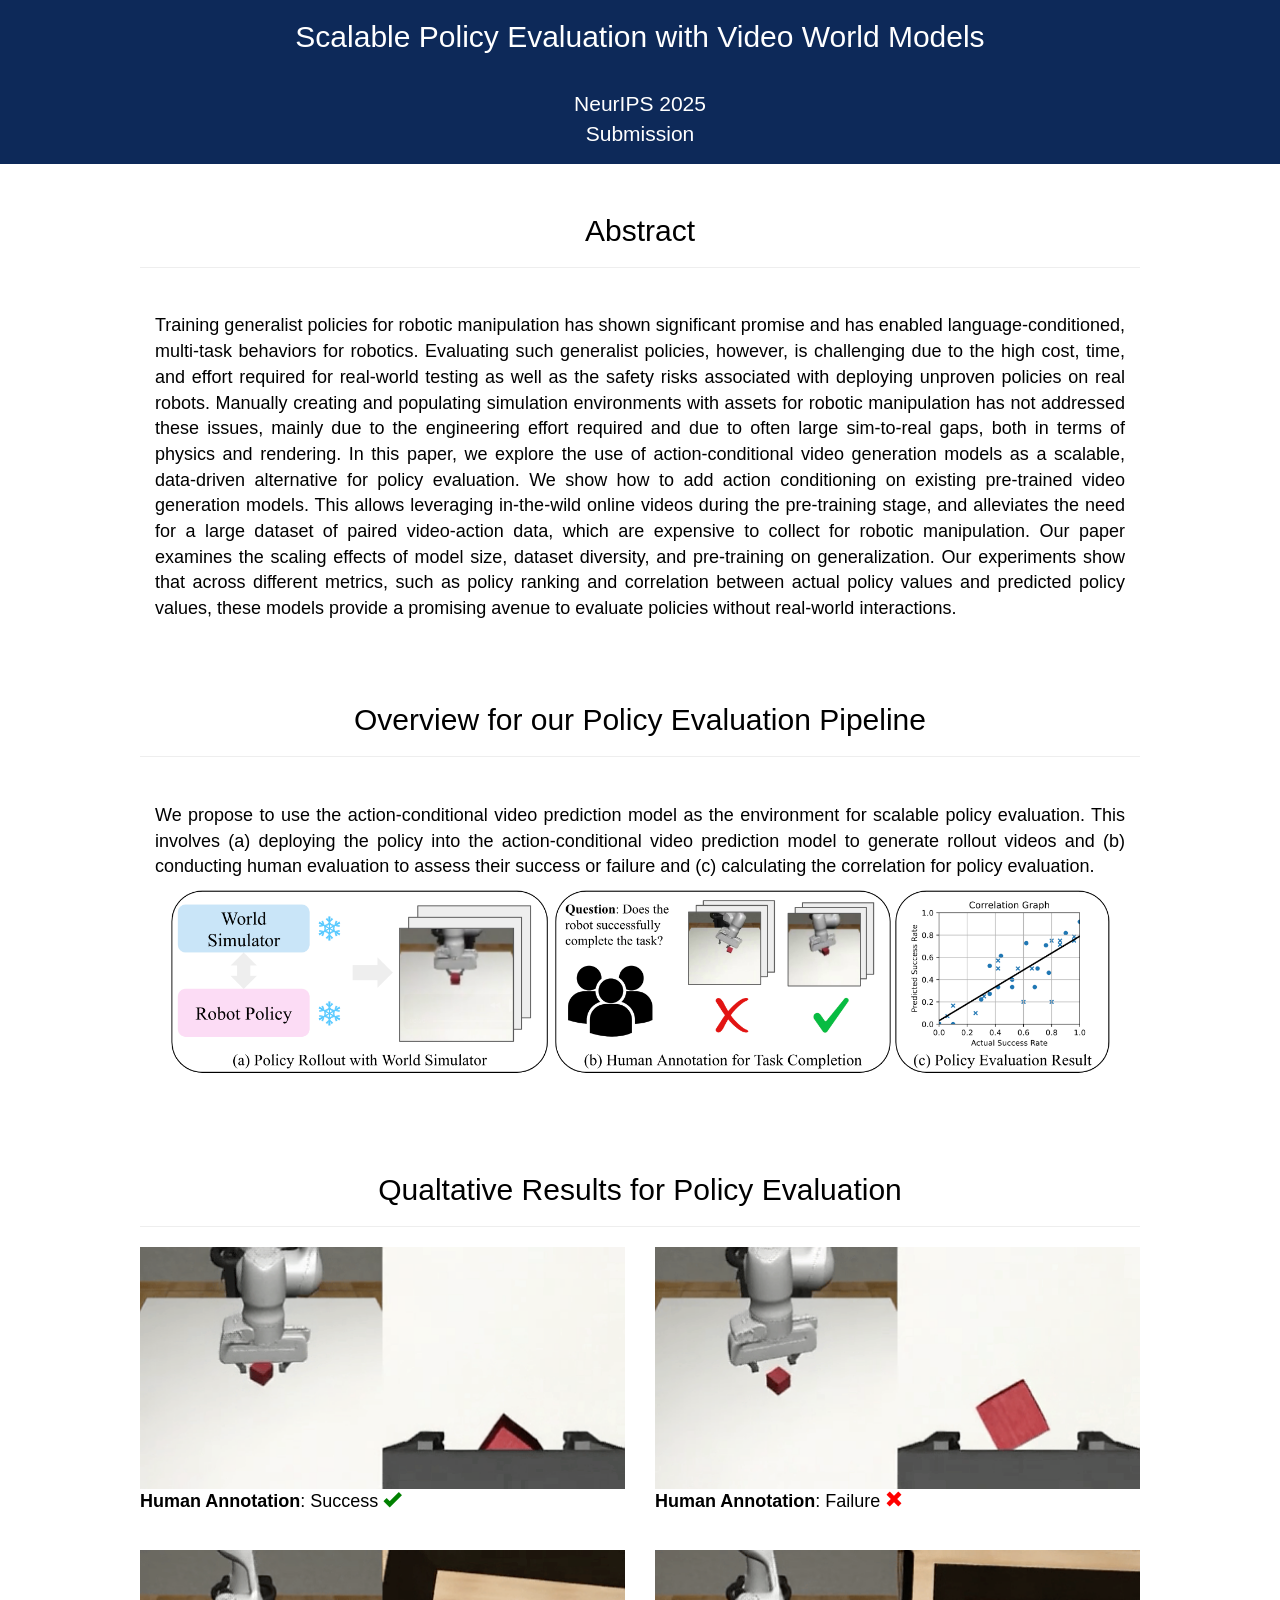
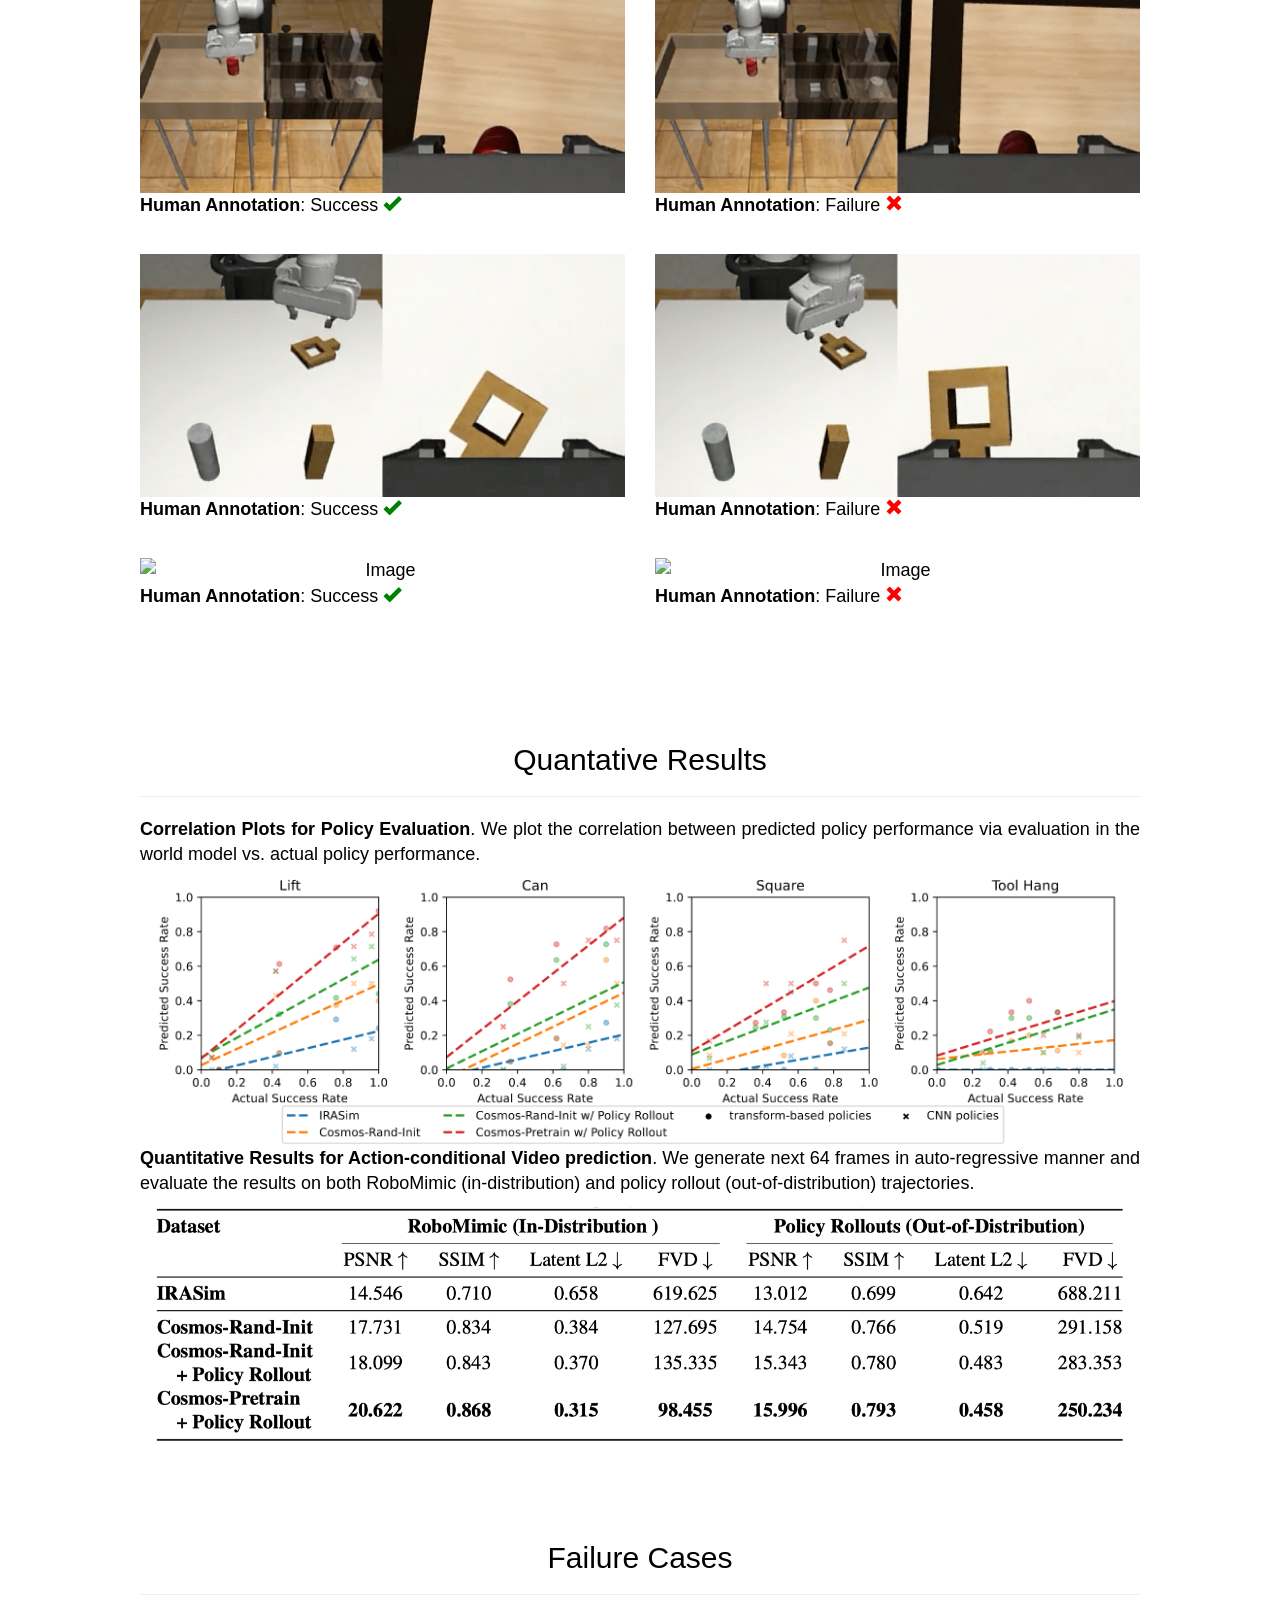
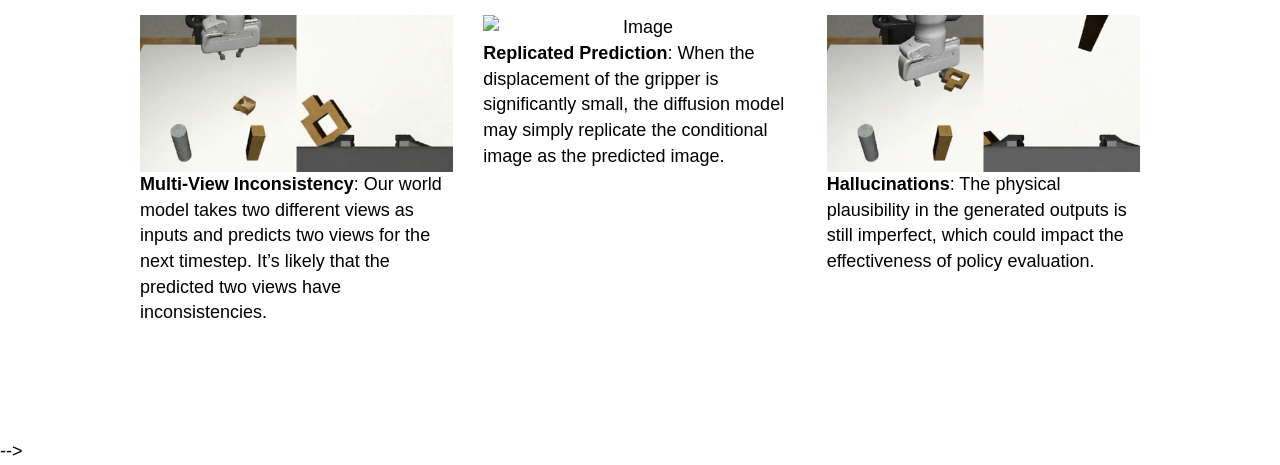
==== index.html @ d00653b9 "Update index.html" ====
<!DOCTYPE html>
<html lang="en">

<head>
    <!-- Global site tag (gtag.js) - Google Analytics -->
    <script async src="https://www.googletagmanager.com/gtag/js?id=G-P8YEESN55E"></script>
    <script>
        window.dataLayer = window.dataLayer || [];

        function gtag() {
            dataLayer.push(arguments);
        }
        gtag('js', new Date());

        gtag('config', 'G-P8YEESN55E');
    </script>

    <link rel="shortcut icon" href="./favicon.ico">
    <meta name="description"
        content="Scalable Policy Evaluation with Video World Models">
    <meta name="keywords"
        content="policy evaluation, diffusion models, video prediction, robot manipulation, reinforcement learning">
    <title>Policy Evaluation with Video Prediction Model</title>
    <meta charset="utf-8">
    <meta name="viewport" content="width=device-width, initial-scale=1">
    <link rel="stylesheet" href="https://maxcdn.bootstrapcdn.com/bootstrap/3.4.1/css/bootstrap.min.css">
    <script src="https://ajax.googleapis.com/ajax/libs/jquery/3.5.1/jquery.min.js"></script>
    <script src="https://maxcdn.bootstrapcdn.com/bootstrap/3.4.1/js/bootstrap.min.js"></script>
    <style>
        /* Remove the navbar's default margin-bottom and rounded borders */

        .navbar {
            margin-bottom: 0;
            border-radius: 0;
        }

        /* Add a gray background color and some padding to the footer */

        footer {
            background-color: #f2f2f2;
            padding: 25px;
        }
    </style>
    <link rel="stylesheet" href="./font.css">
    <link rel="stylesheet" href="./main.css">
</head>

<body>

    <div class="jumbotron">
        <div class="container text-center">
            <!-- <h1 style="color:white;margin-bottom:0;">CLA-NeRF</h1> -->
            <h2 style="color:white;margin-top:10;">Scalable Policy Evaluation with Video World Models</h3>
                <br>
                <p style="color:white"><a>NeurIPS 2025</a><br>
                    <a>Submission</a>
                    <br>
        </div>
    </div>

    <div class="container bg-3">
        <div class="row">
            <h2 class="text-center">Abstract</h2>
            <hr />
            <!-- <div class="col-sm-10 col-sm-offset-1 text-center">
                <img src="./teaser_v7.png" id="teaser" class="img-responsive" alt="Image">
            </div> -->
        </div>
        <br>
        <p>Training generalist policies for robotic manipulation has shown significant promise and has enabled language-conditioned, multi-task behaviors for robotics. Evaluating such generalist policies, however, is challenging due to the high cost, time, and effort required for real-world testing as well as the safety risks associated with deploying unproven policies on real robots. Manually creating and populating simulation environments with assets for robotic manipulation has not addressed these issues, mainly due to the engineering effort required and due to often large sim-to-real gaps, both in terms of physics and rendering. In this paper, we explore the use of action-conditional video generation models as a scalable, data-driven alternative for policy evaluation. We show how to add action conditioning on existing pre-trained video generation models. This allows leveraging in-the-wild online videos during the pre-training stage, and alleviates the need for a large dataset of paired video-action data, which are expensive to collect for robotic manipulation. Our paper examines the scaling effects of model size, dataset diversity, and pre-training on generalization. Our experiments show that across different metrics, such as policy ranking and correlation between actual policy values and predicted policy values, these models provide a promising avenue to evaluate policies without real-world interactions.
        </p>
    </div><br><br>

    <div class="container bg-3">
        <div class="row">
            <h2 class="text-center">Overview for our Policy Evaluation Pipeline</h2>
            <hr />
            <!-- <div class="col-sm-10 col-sm-offset-1 text-center">
                <img src="./teaser_v7.png" id="teaser" class="img-responsive" alt="Image">
            </div> -->
        </div>
        <br>
        <p>
            We propose to use the action-conditional video prediction model as the environment for scalable policy
            evaluation. This involves (a) deploying the policy into the action-conditional video prediction model to
            generate rollout videos and (b) conducting human evaluation to assess their success or failure and (c)
            calculating the correlation for policy evaluation.
        </p>
        <!-- <div class="col-sm-10 col-sm-offset-1 text-center"> -->
        <div class="col-sm-12 text-center">
            <img src="./overview.png" id="teaser" class="img-responsive" style="width:100%" alt="Image">
        </div>
    </div><br><br>

    <div class="container bg-3">
        <br>

        <div class="row">
            <h2 class="text-center">Qualtative Results for Policy Evaluation</h2>
            <hr />
            
            <div class="row text-center">
                <div class="col-sm-6">
                    <img src="./cosmos_lift_succ.gif" class="img-responsive center" style="width:100%" alt="Image">
                    <p class="text-left">
                        <b>Human Annotation</b>: Success <span class="glyphicon glyphicon-ok" style="color:green;"></span>
                    </p>
                </div>
                <div class="col-sm-6">
                    <img src="./cosmos_lift_fail.gif" class="img-responsive center" style="width:100%" alt="Image">
                    <p class="text-left">
                        <b>Human Annotation</b>: Failure <span class="glyphicon glyphicon-remove" style="color:red;"></span>
                    </p>
                </div>
            </div>
            <br>

            <div class="row text-center">
                <div class="col-sm-6">
                    <img src="./cosmos_can_succ.gif" class="img-responsive center" style="width:100%" alt="Image">
                    <p class="text-left">
                        <b>Human Annotation</b>: Success <span class="glyphicon glyphicon-ok" style="color:green;"></span>
                    </p>
                </div>
                <div class="col-sm-6">
                    <img src="./cosmos_can_fail.gif" class="img-responsive center" style="width:100%" alt="Image">
                    <p class="text-left">
                        <b>Human Annotation</b>: Failure <span class="glyphicon glyphicon-remove" style="color:red;"></span>
                    </p>
                </div>
            </div>
            <br>

            <div class="row text-center">
                <div class="col-sm-6">
                    <img src="./cosmos_square_succ.gif" class="img-responsive center" style="width:100%" alt="Image">
                    <p class="text-left">
                        <b>Human Annotation</b>: Success <span class="glyphicon glyphicon-ok" style="color:green;"></span>
                    </p>
                </div>
                <div class="col-sm-6">
                    <img src="./cosmos_square_fail.gif" class="img-responsive center" style="width:100%" alt="Image">
                    <p class="text-left">
                        <b>Human Annotation</b>: Failure <span class="glyphicon glyphicon-remove" style="color:red;"></span>
                    </p>
                </div>
            </div>
            <br>

            <div class="row text-center">
                <div class="col-sm-6">
                    <img src="./cosmos_tool_hang_succ.gif" class="img-responsive center" style="width:100%" alt="Image">
                    <p class="text-left">
                        <b>Human Annotation</b>: Success <span class="glyphicon glyphicon-ok" style="color:green;"></span>
                    </p>
                </div>
                <div class="col-sm-6">
                    <img src="./cosmos_tool_hang_fail.gif" class="img-responsive center" style="width:100%" alt="Image">
                    <p class="text-left">
                        <b>Human Annotation</b>: Failure <span class="glyphicon glyphicon-remove" style="color:red;"></span>
                    </p>
                </div>
            </div>
            <br>
            
        </div>
    </div><br><br>

    <div class="container bg-3">
        <br>

        <div class="row">
            <h2 class="text-center">Quantative Results</h2>
            <hr />

            <p>
                <b>Correlation Plots for Policy Evaluation</b>. We plot the correlation between predicted policy performance via evaluation in the world model vs. actual policy performance.
            </p>
            <div class="col-sm-12 text-center">
                <img src="./corr.png" class="img-responsive center" style="width:100%" alt="Image">
            </div>

            
            <br>
            <br>
            <p>
                <b>Quantitative Results for Action-conditional Video prediction</b>. We generate next 64 frames in auto-regressive manner and evaluate the results on both RoboMimic (in-distribution) and policy rollout  (out-of-distribution) trajectories.
            </p>
            <div class="col-sm-12 text-center">
                <img src="./video_prediction.png" class="img-responsive center" style="width:100%" alt="Image">
            </div>
            <!-- <div class="col-sm-12 text-center">
                <img src="./policy_eval_quan.png" class="img-responsive center" style="width:100%" alt="Image">
            </div> -->
        </div>

    </div><br><br>

    <div class="container bg-3">
        <br>
        <div class="row">
            <h2 class="text-center">Failure Cases</h2>
            <hr />
            <div class="row text-center">
                <div class="col-sm-4">
                    <img src="./failure_case_multi_view.gif" class="img-responsive center" style="width:100%" alt="Image">
                    <p class="text-left">
                        <b>Multi-View Inconsistency</b>: Our world model takes two different views as inputs and predicts two views for the next timestep. It’s likely that the predicted two views have inconsistencies.
                    </p>
                </div>
                <div class="col-sm-4">
                    <img src="./failure_case_repeated.gif" class="img-responsive center" style="width:100%" alt="Image">
                    <p class="text-left">
                        <b>Replicated Prediction</b>: When the displacement of the gripper is significantly small, the diffusion model may simply replicate the conditional image as the predicted image.
                    </p>
                </div>
                <div class="col-sm-4">
                    <img src="./failure_case_hall.gif" class="img-responsive center" style="width:100%" alt="Image">
                    <p class="text-left">
                        <b>Hallucinations</b>: The physical plausibility in the generated outputs is still imperfect, which could impact the effectiveness of policy evaluation.
                    </p>
                </div>
            </div>
        </div>
    </div><br><br>


    </div>

    </div><br><br> -->



</body>

</html>
---- main.css ----
.jumbotron {
    background-color: #0d2959;
    padding-top: 0;
    padding-bottom: 0;
}

.jumbotron a {
    color: white;
}

body {
    margin: auto;
    padding: 0;
    color: #000;
    -webkit-transition: all;
    -moz-transition: all;
    -ms-transition: all;
    -o-transition: all;
    transition: all;
    font-size: 18px;
    text-align: justify;
    font-weight: 400
}

.container {
    max-width: 1000px;
}

.center {
    display: block;
    margin-left: auto;
    margin-right: auto;
    width: 50%;
  }
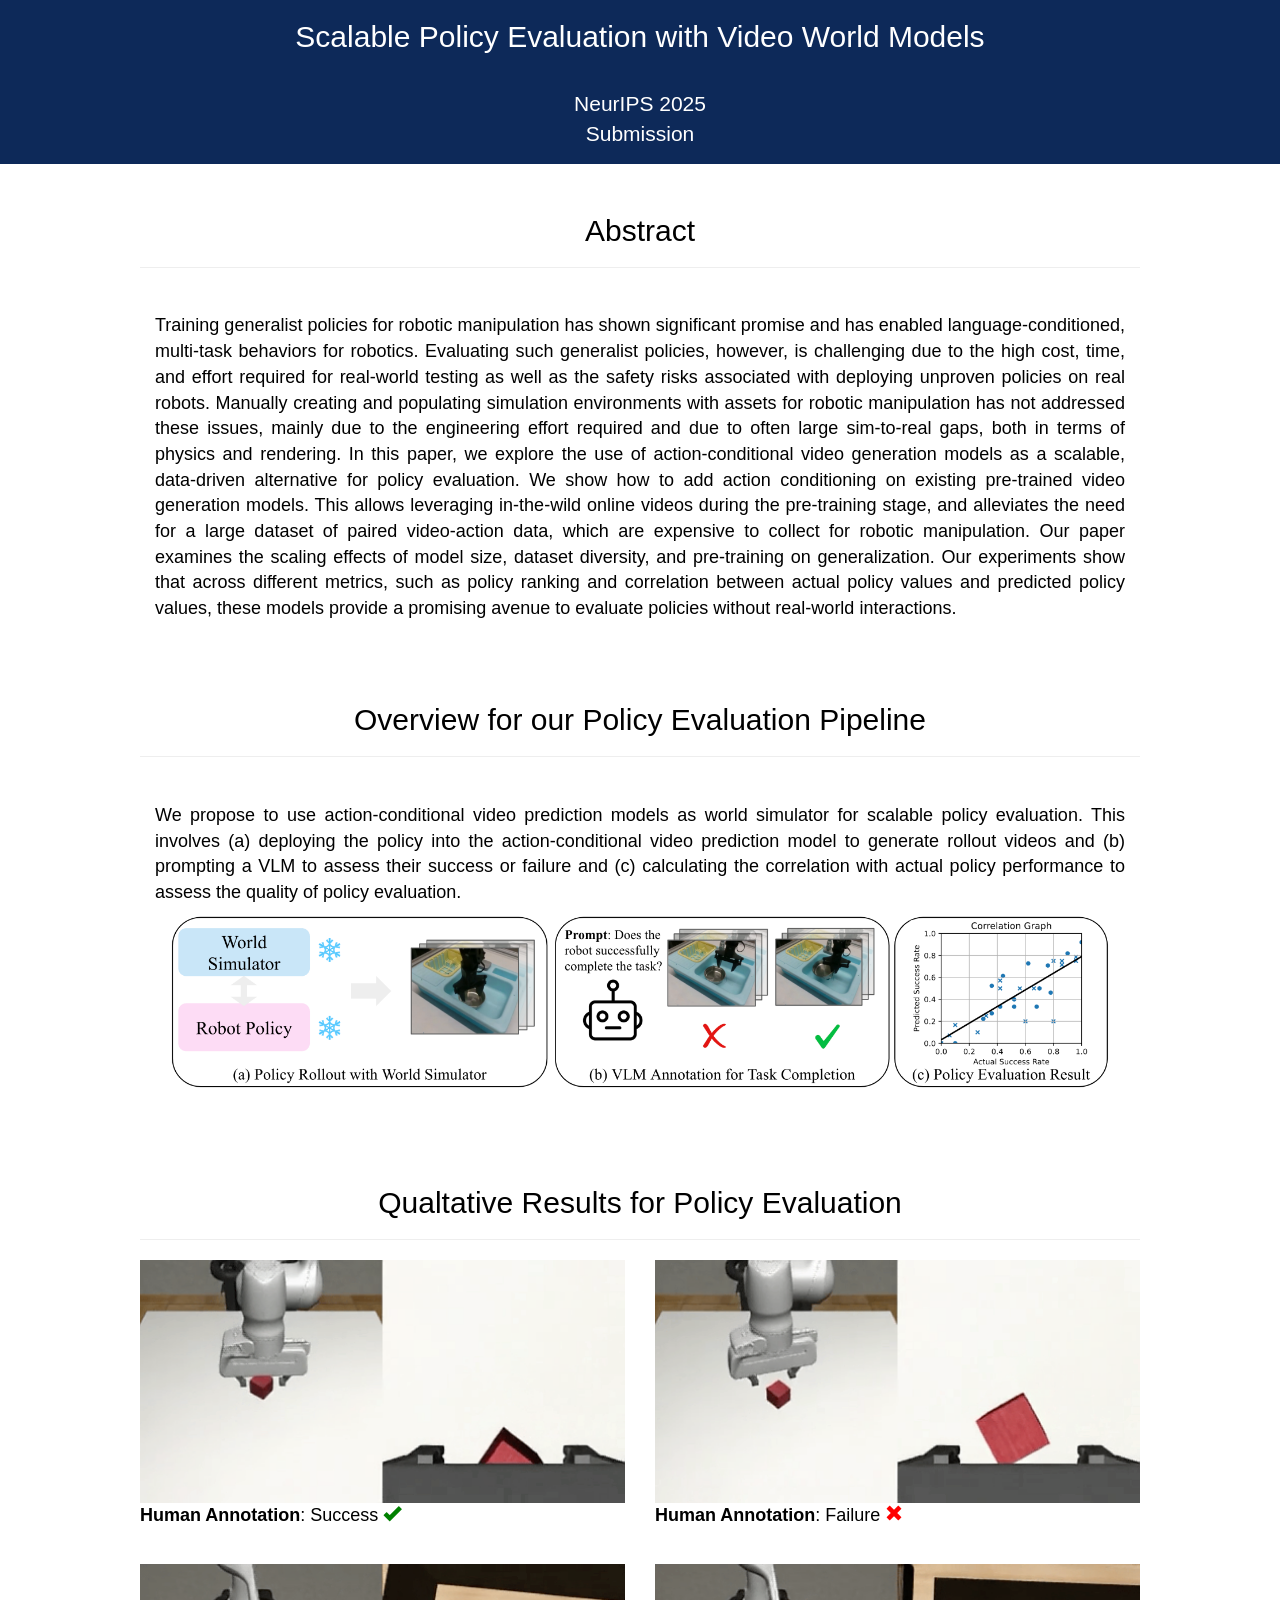
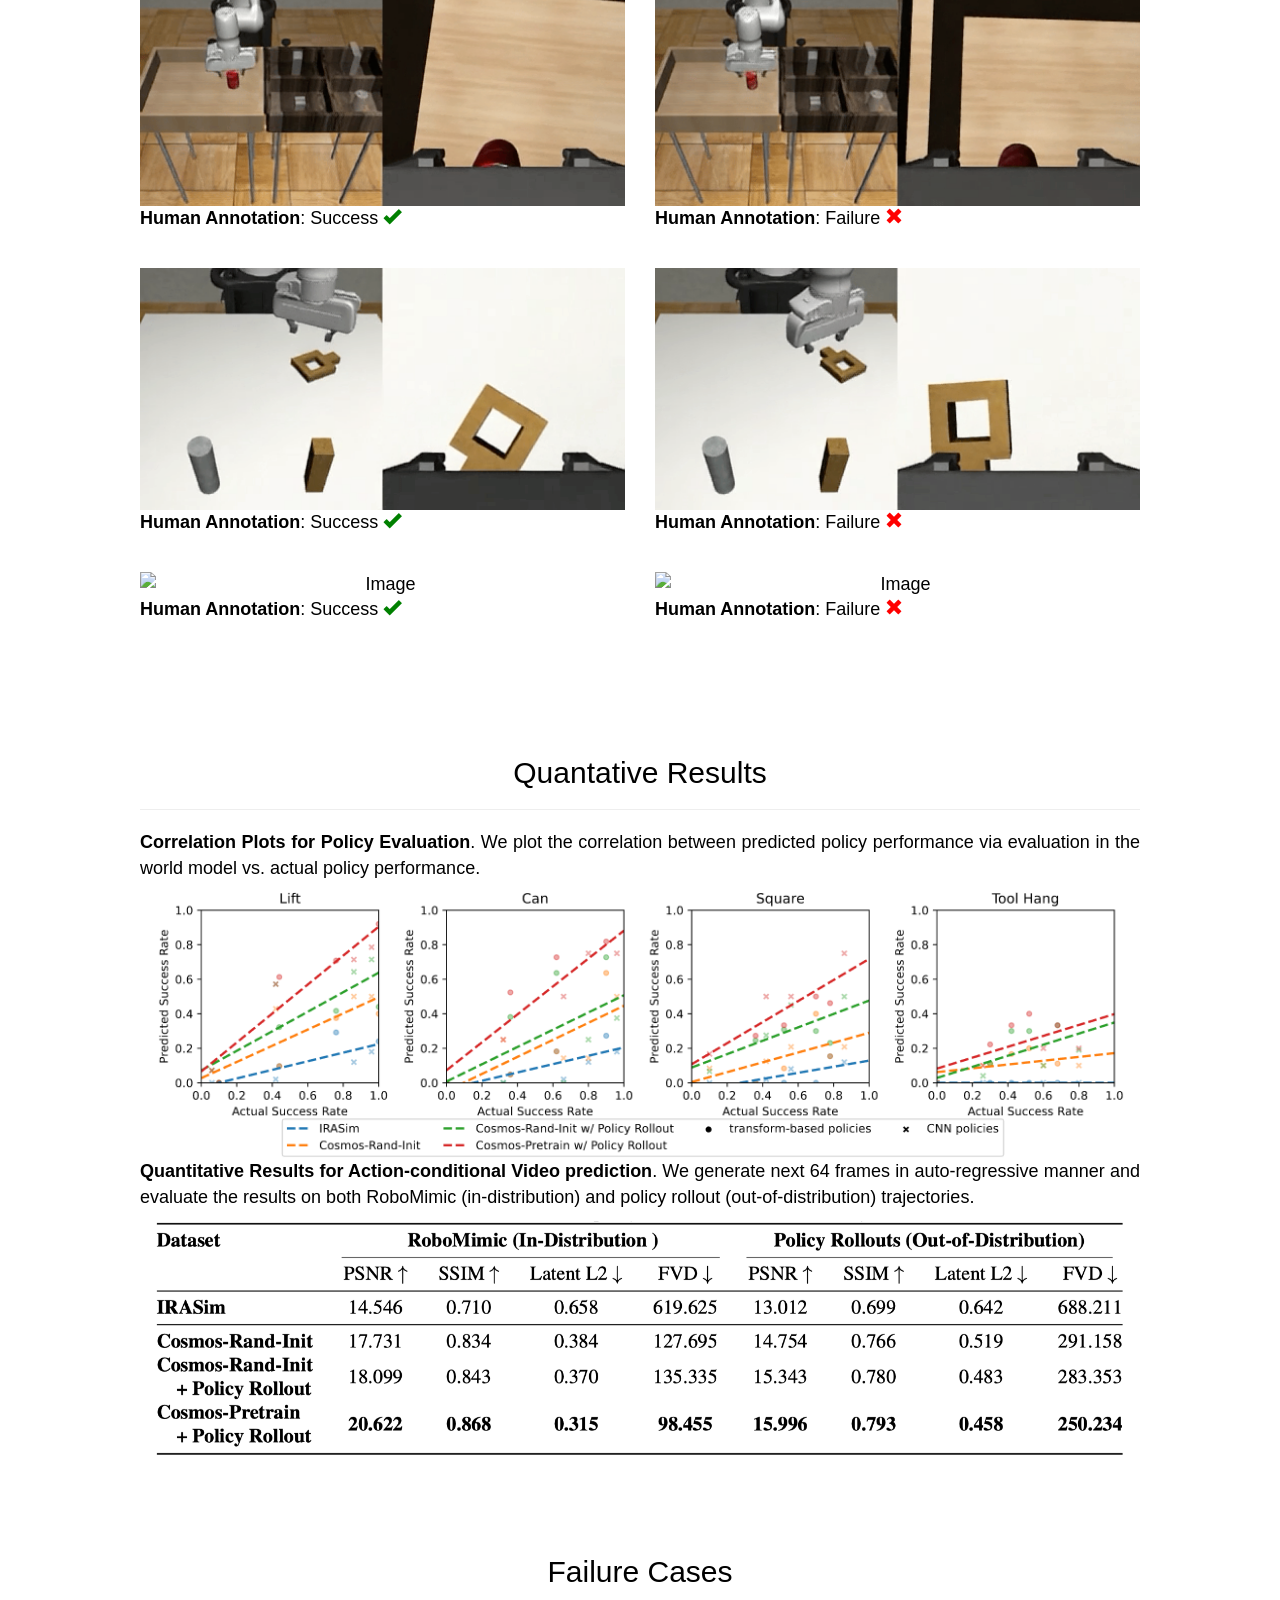
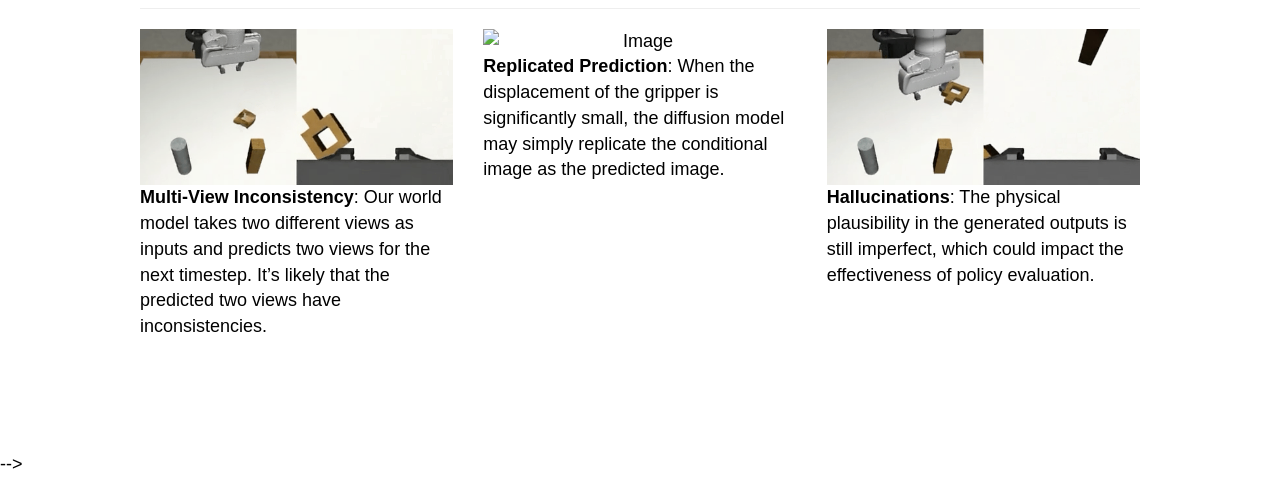
==== commit c0bbb3dd: "Update index.html" ====
--- a/index.html
+++ b/index.html
@@ -81,14 +81,15 @@
         </div>
         <br>
         <p>
-            We propose to use the action-conditional video prediction model as the environment for scalable policy
-            evaluation. This involves (a) deploying the policy into the action-conditional video prediction model to
-            generate rollout videos and (b) conducting human evaluation to assess their success or failure and (c)
-            calculating the correlation for policy evaluation.
+            We propose to use action-conditional video prediction models as world simulator
+for scalable policy evaluation. This involves (a) deploying the policy into the action-conditional
+video prediction model to generate rollout videos and (b) prompting a VLM to assess their success
+or failure and (c) calculating the correlation with actual policy performance to assess the quality of
+policy evaluation.
         </p>
         <!-- <div class="col-sm-10 col-sm-offset-1 text-center"> -->
         <div class="col-sm-12 text-center">
-            <img src="./overview.png" id="teaser" class="img-responsive" style="width:100%" alt="Image">
+            <img src="./overview_v4.png" id="teaser" class="img-responsive" style="width:100%" alt="Image">
         </div>
     </div><br><br>
 
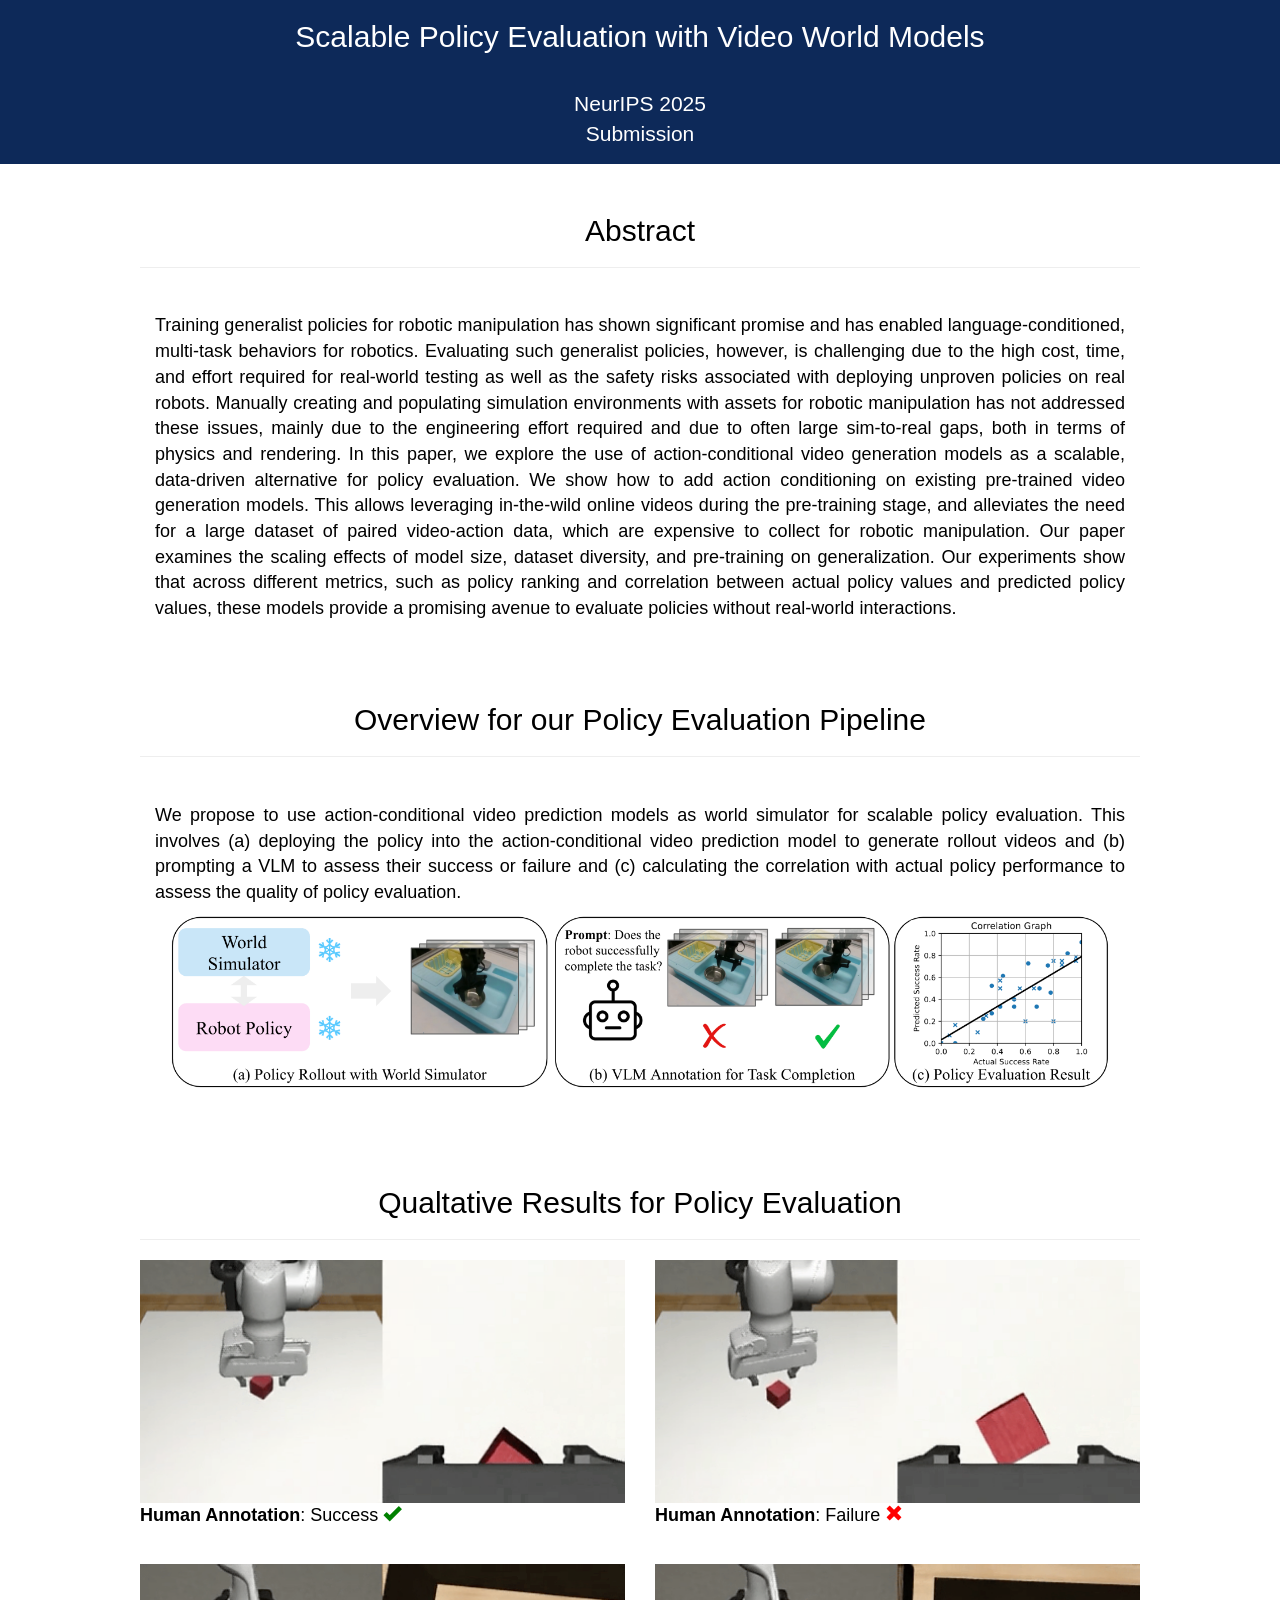
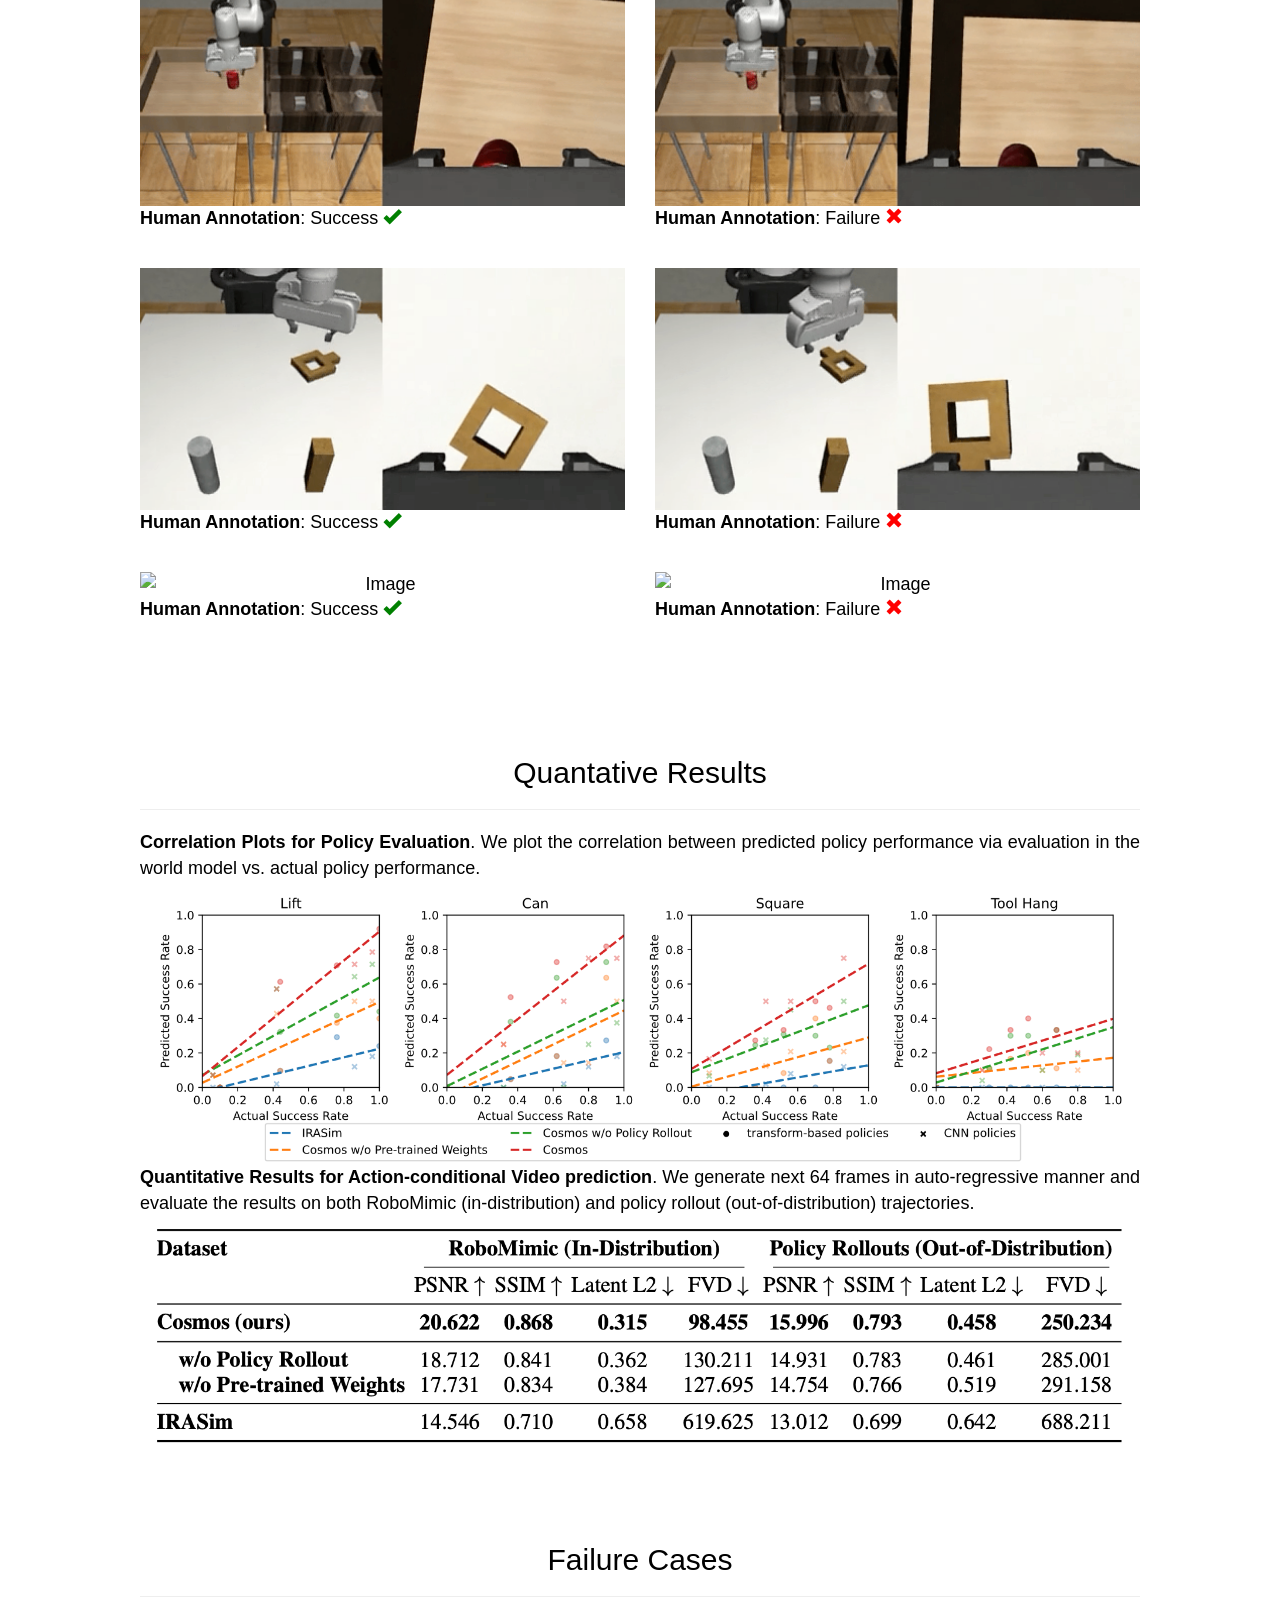
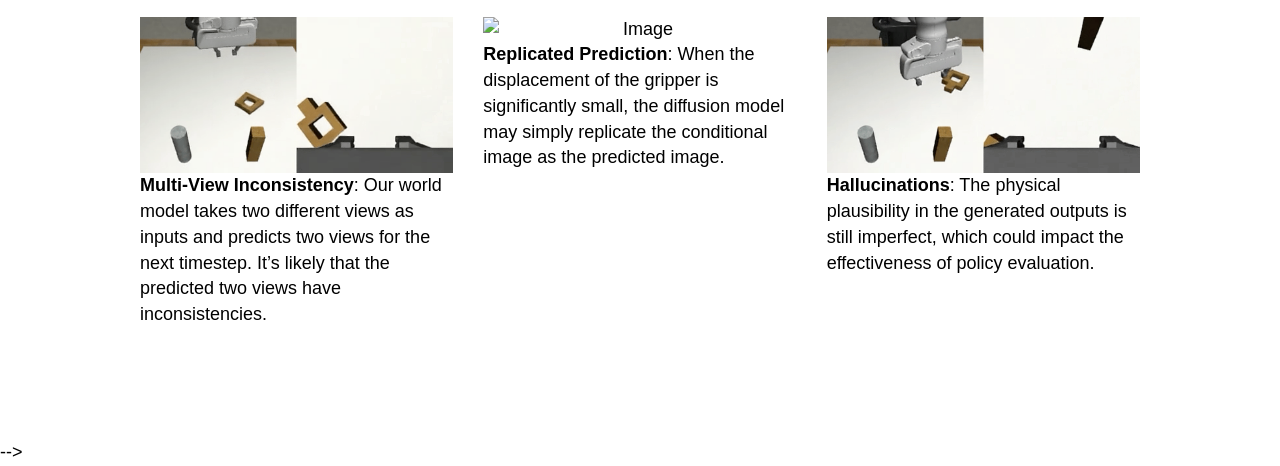
==== commit 5a2df9ac: "Update index.html" ====
--- a/index.html
+++ b/index.html
@@ -178,7 +178,7 @@
                 <b>Correlation Plots for Policy Evaluation</b>. We plot the correlation between predicted policy performance via evaluation in the world model vs. actual policy performance.
             </p>
             <div class="col-sm-12 text-center">
-                <img src="./corr.png" class="img-responsive center" style="width:100%" alt="Image">
+                <img src="./corr_neurips.png" class="img-responsive center" style="width:100%" alt="Image">
             </div>
 
             
@@ -188,7 +188,7 @@
                 <b>Quantitative Results for Action-conditional Video prediction</b>. We generate next 64 frames in auto-regressive manner and evaluate the results on both RoboMimic (in-distribution) and policy rollout  (out-of-distribution) trajectories.
             </p>
             <div class="col-sm-12 text-center">
-                <img src="./video_prediction.png" class="img-responsive center" style="width:100%" alt="Image">
+                <img src="./video_perf.png" class="img-responsive center" style="width:100%" alt="Image">
             </div>
             <!-- <div class="col-sm-12 text-center">
                 <img src="./policy_eval_quan.png" class="img-responsive center" style="width:100%" alt="Image">
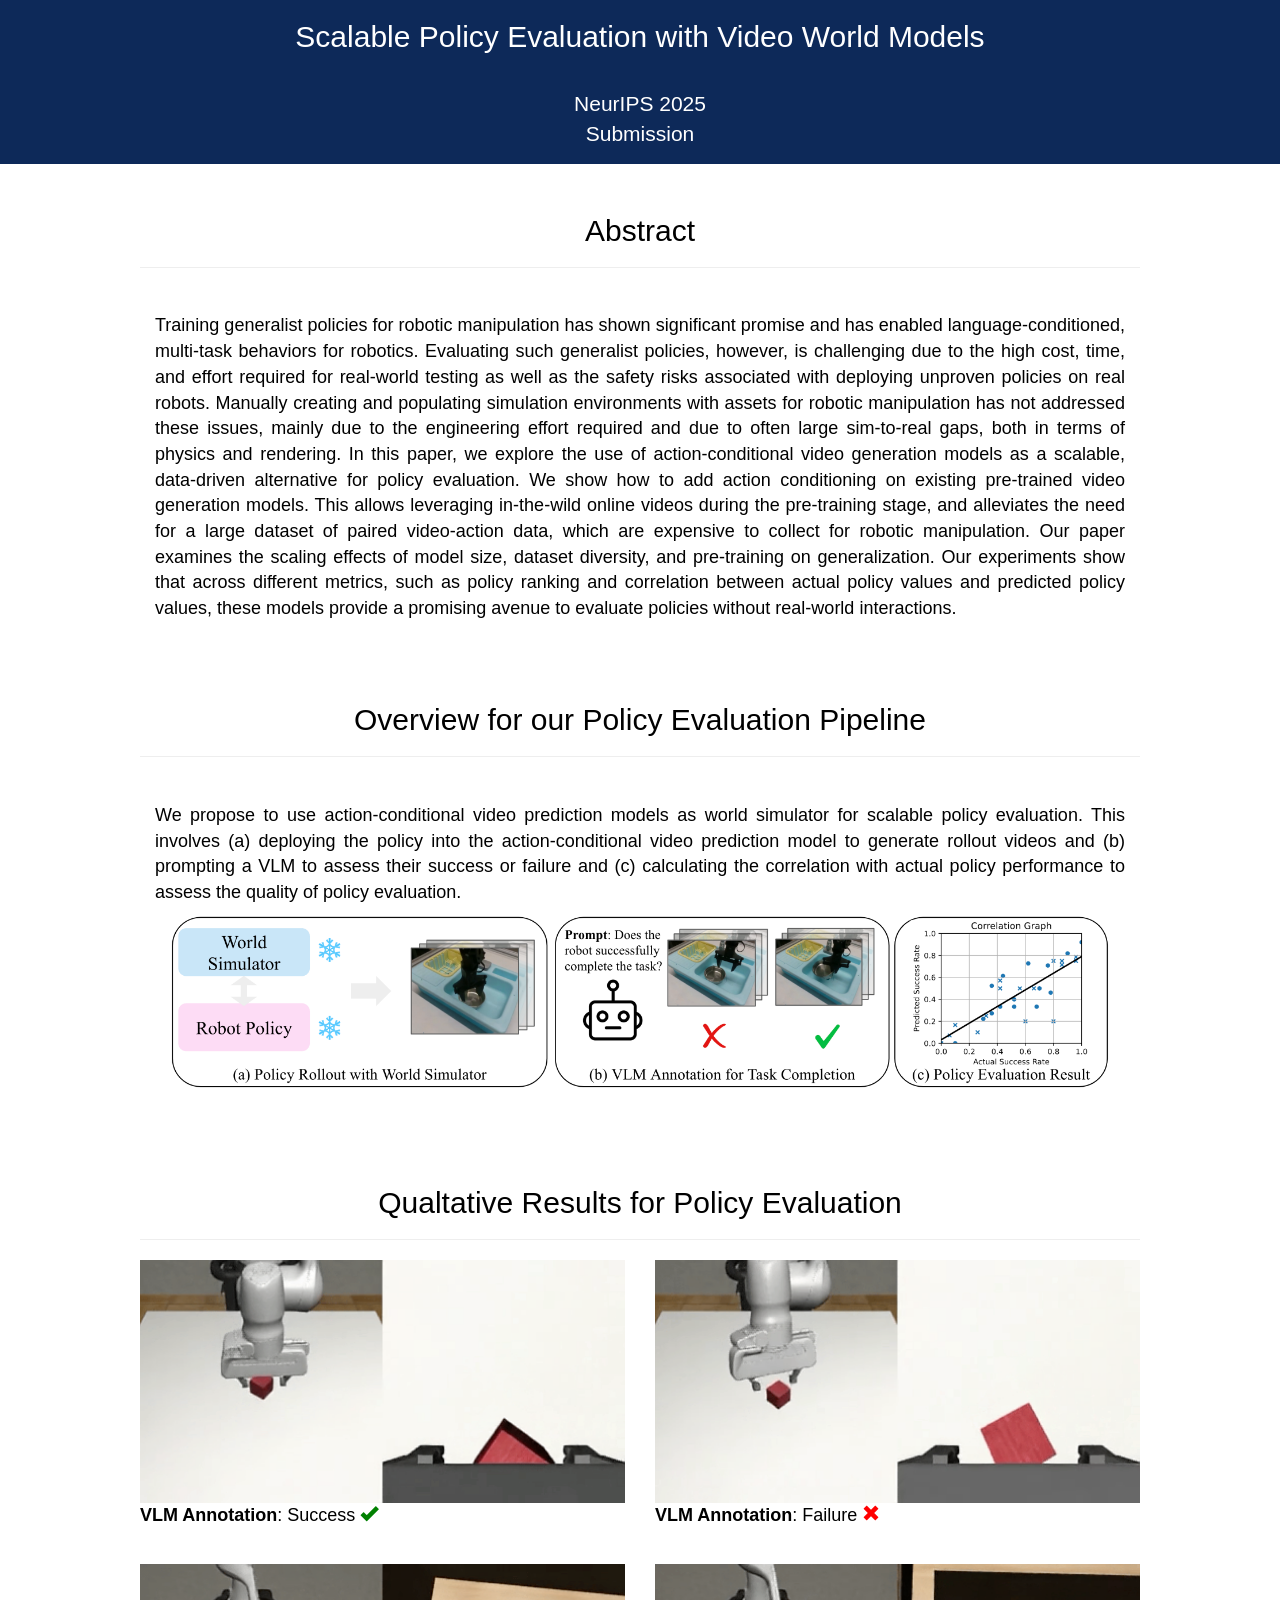
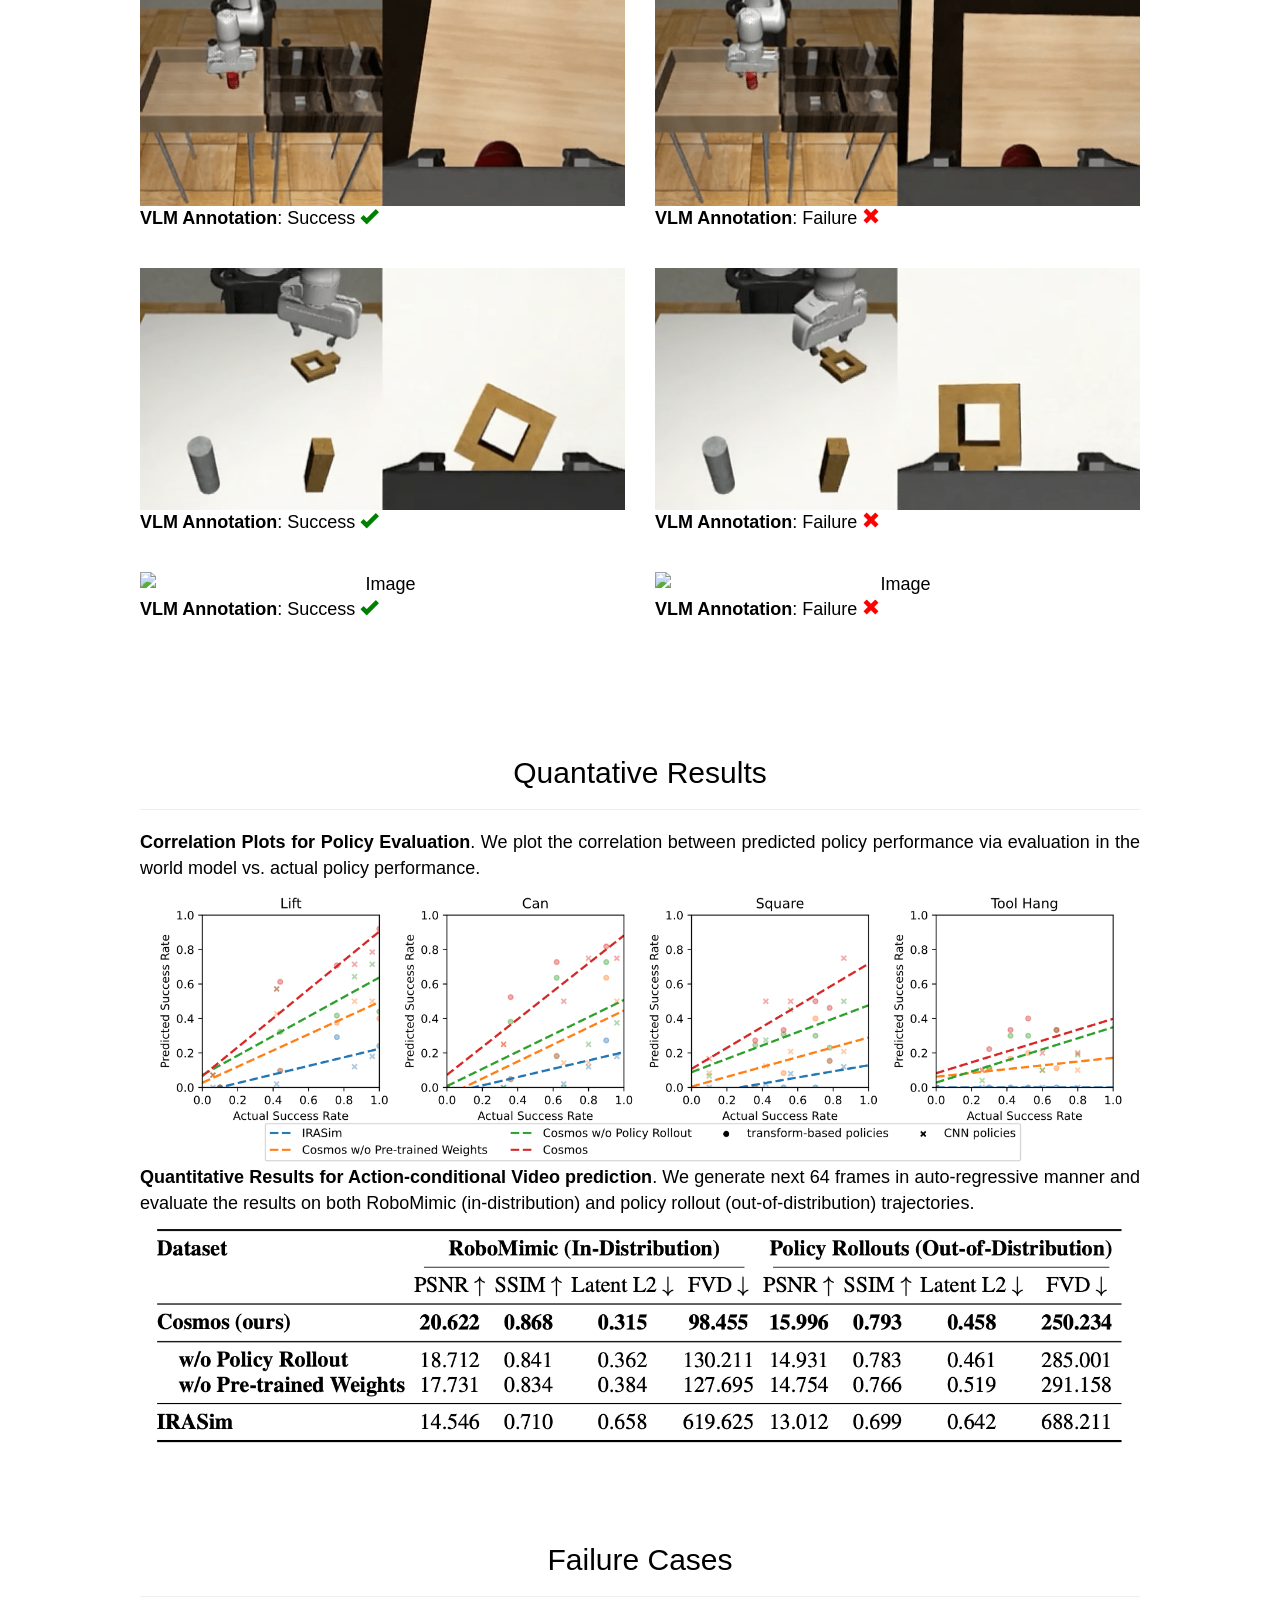
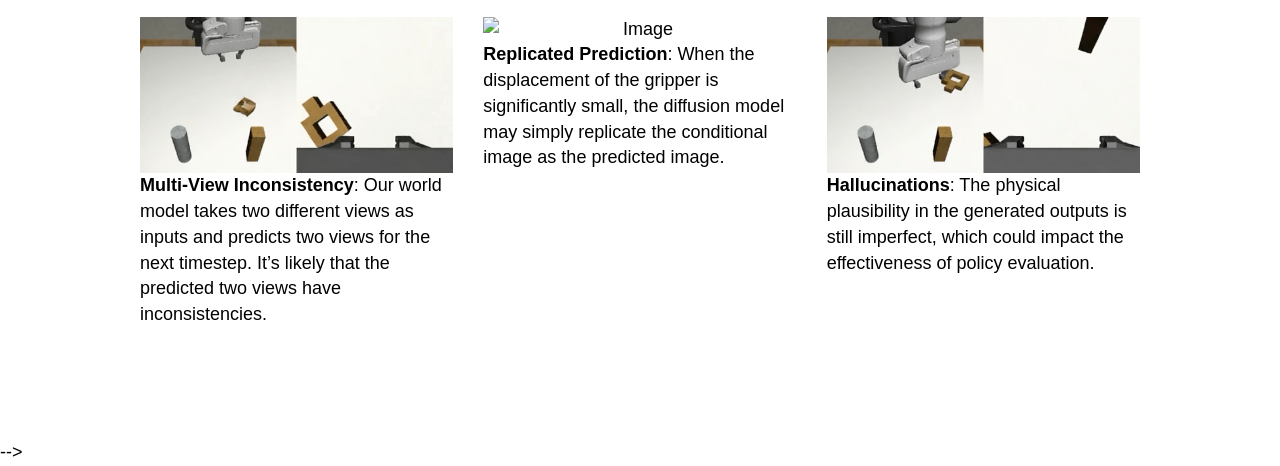
==== commit 283d9634: "Update index.html" ====
--- a/index.html
+++ b/index.html
@@ -104,13 +104,13 @@
                 <div class="col-sm-6">
                     <img src="./cosmos_lift_succ.gif" class="img-responsive center" style="width:100%" alt="Image">
                     <p class="text-left">
-                        <b>Human Annotation</b>: Success <span class="glyphicon glyphicon-ok" style="color:green;"></span>
+                        <b>VLM Annotation</b>: Success <span class="glyphicon glyphicon-ok" style="color:green;"></span>
                     </p>
                 </div>
                 <div class="col-sm-6">
                     <img src="./cosmos_lift_fail.gif" class="img-responsive center" style="width:100%" alt="Image">
                     <p class="text-left">
-                        <b>Human Annotation</b>: Failure <span class="glyphicon glyphicon-remove" style="color:red;"></span>
+                        <b>VLM Annotation</b>: Failure <span class="glyphicon glyphicon-remove" style="color:red;"></span>
                     </p>
                 </div>
             </div>
@@ -120,13 +120,13 @@
                 <div class="col-sm-6">
                     <img src="./cosmos_can_succ.gif" class="img-responsive center" style="width:100%" alt="Image">
                     <p class="text-left">
-                        <b>Human Annotation</b>: Success <span class="glyphicon glyphicon-ok" style="color:green;"></span>
+                        <b>VLM Annotation</b>: Success <span class="glyphicon glyphicon-ok" style="color:green;"></span>
                     </p>
                 </div>
                 <div class="col-sm-6">
                     <img src="./cosmos_can_fail.gif" class="img-responsive center" style="width:100%" alt="Image">
                     <p class="text-left">
-                        <b>Human Annotation</b>: Failure <span class="glyphicon glyphicon-remove" style="color:red;"></span>
+                        <b>VLM Annotation</b>: Failure <span class="glyphicon glyphicon-remove" style="color:red;"></span>
                     </p>
                 </div>
             </div>
@@ -136,13 +136,13 @@
                 <div class="col-sm-6">
                     <img src="./cosmos_square_succ.gif" class="img-responsive center" style="width:100%" alt="Image">
                     <p class="text-left">
-                        <b>Human Annotation</b>: Success <span class="glyphicon glyphicon-ok" style="color:green;"></span>
+                        <b>VLM Annotation</b>: Success <span class="glyphicon glyphicon-ok" style="color:green;"></span>
                     </p>
                 </div>
                 <div class="col-sm-6">
                     <img src="./cosmos_square_fail.gif" class="img-responsive center" style="width:100%" alt="Image">
                     <p class="text-left">
-                        <b>Human Annotation</b>: Failure <span class="glyphicon glyphicon-remove" style="color:red;"></span>
+                        <b>VLM Annotation</b>: Failure <span class="glyphicon glyphicon-remove" style="color:red;"></span>
                     </p>
                 </div>
             </div>
@@ -152,13 +152,13 @@
                 <div class="col-sm-6">
                     <img src="./cosmos_tool_hang_succ.gif" class="img-responsive center" style="width:100%" alt="Image">
                     <p class="text-left">
-                        <b>Human Annotation</b>: Success <span class="glyphicon glyphicon-ok" style="color:green;"></span>
+                        <b>VLM Annotation</b>: Success <span class="glyphicon glyphicon-ok" style="color:green;"></span>
                     </p>
                 </div>
                 <div class="col-sm-6">
                     <img src="./cosmos_tool_hang_fail.gif" class="img-responsive center" style="width:100%" alt="Image">
                     <p class="text-left">
-                        <b>Human Annotation</b>: Failure <span class="glyphicon glyphicon-remove" style="color:red;"></span>
+                        <b>VLM Annotation</b>: Failure <span class="glyphicon glyphicon-remove" style="color:red;"></span>
                     </p>
                 </div>
             </div>
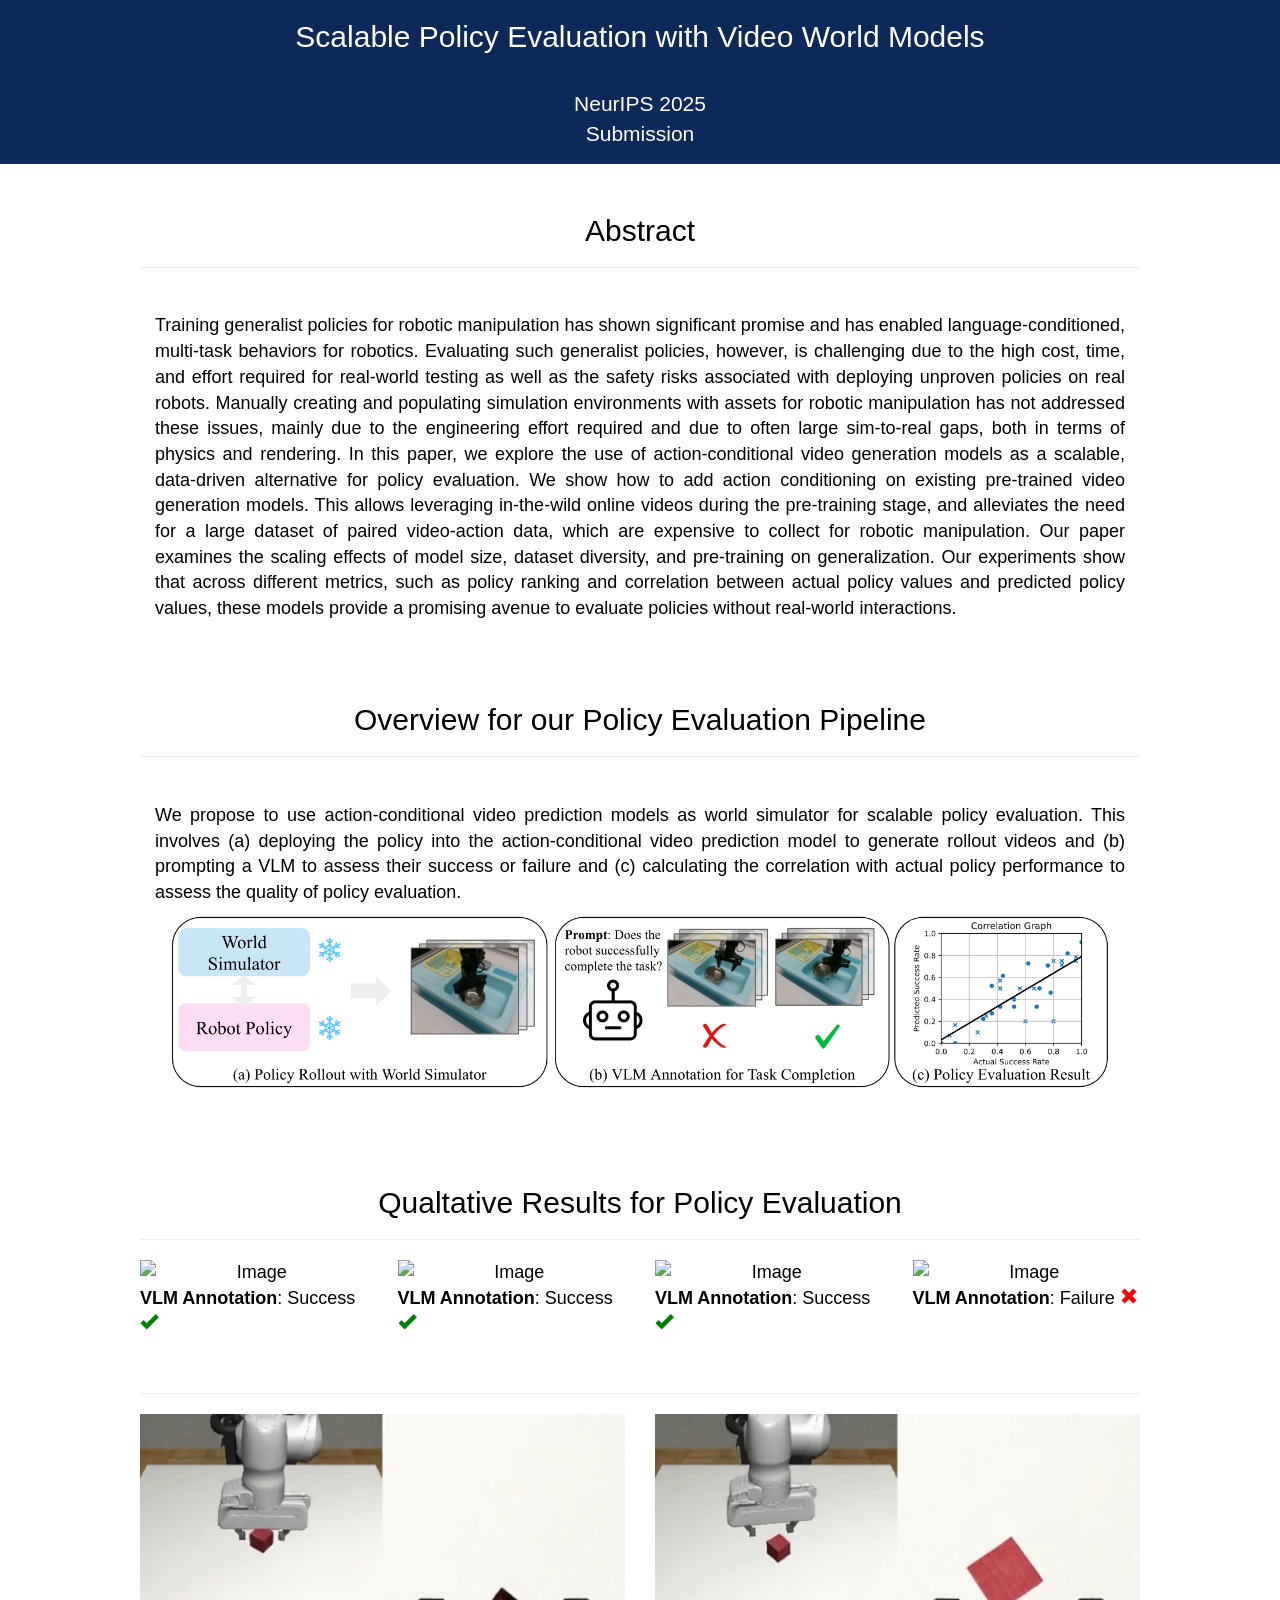
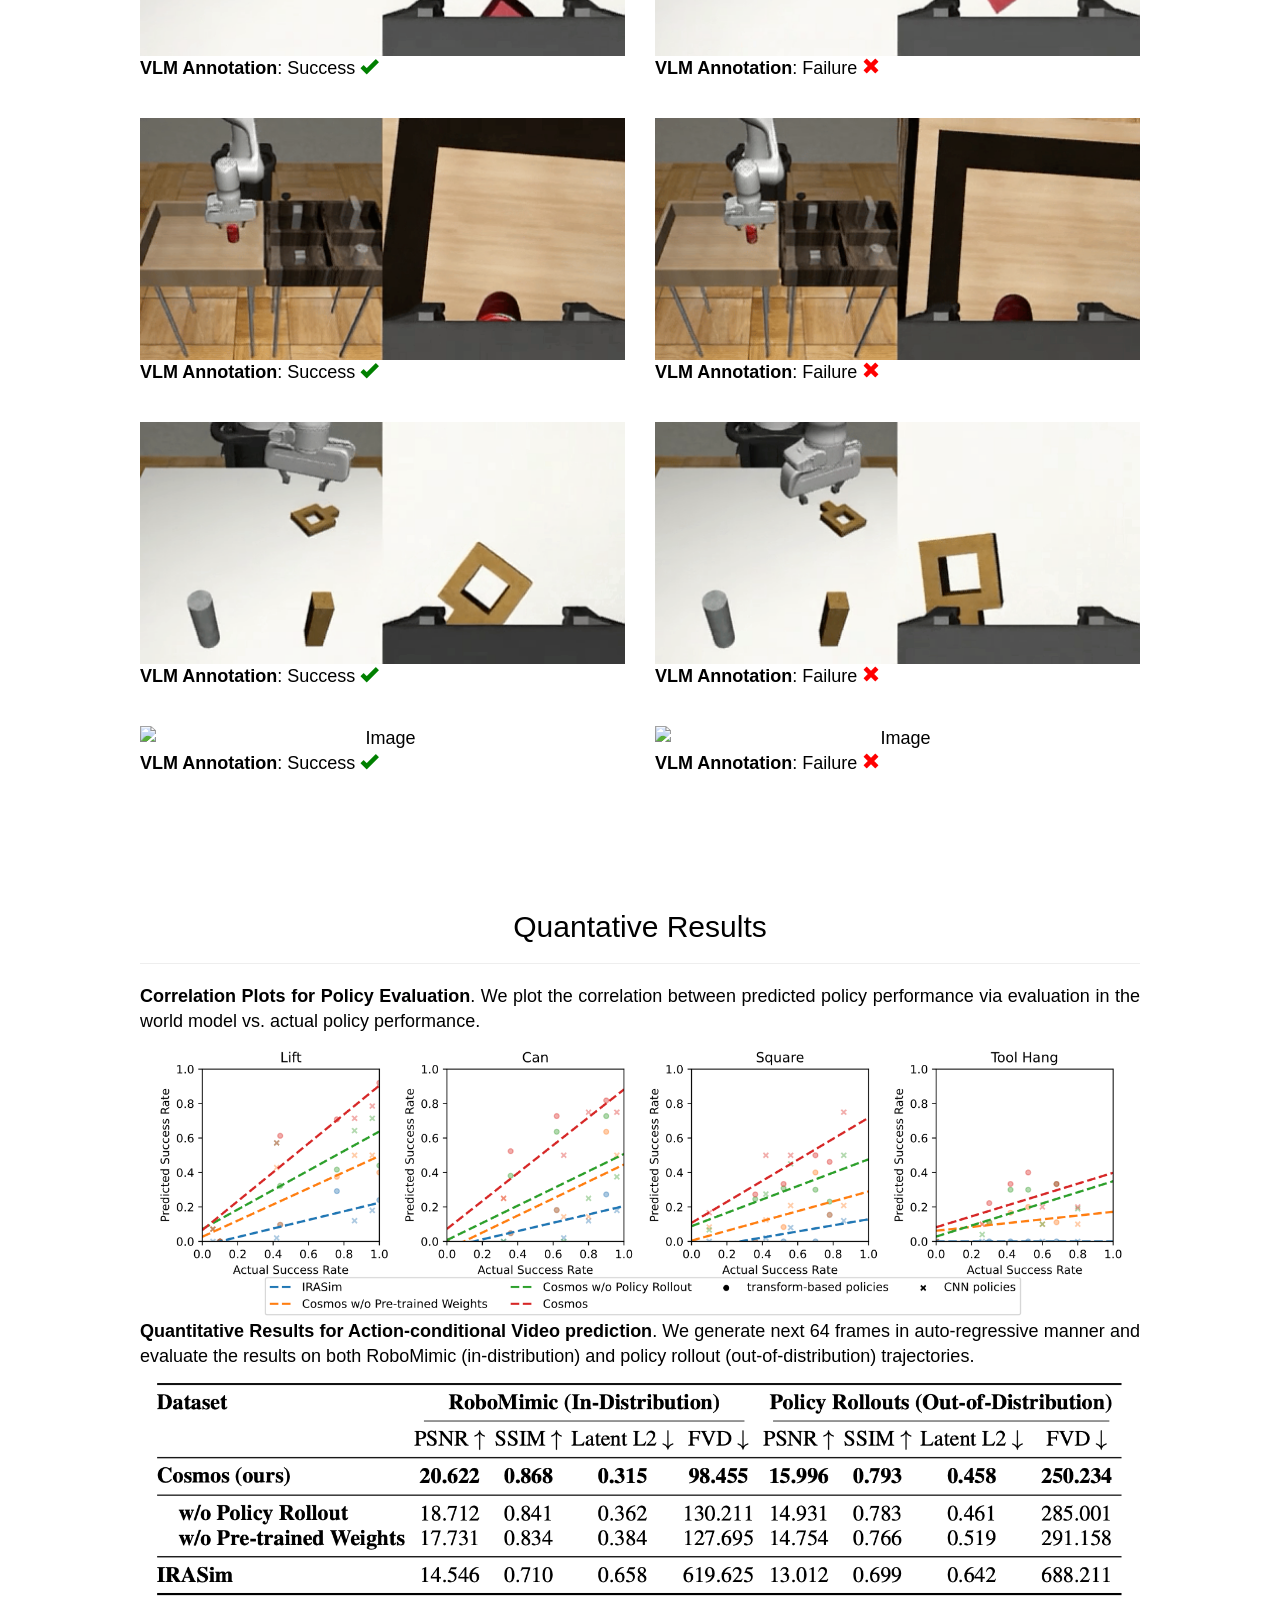
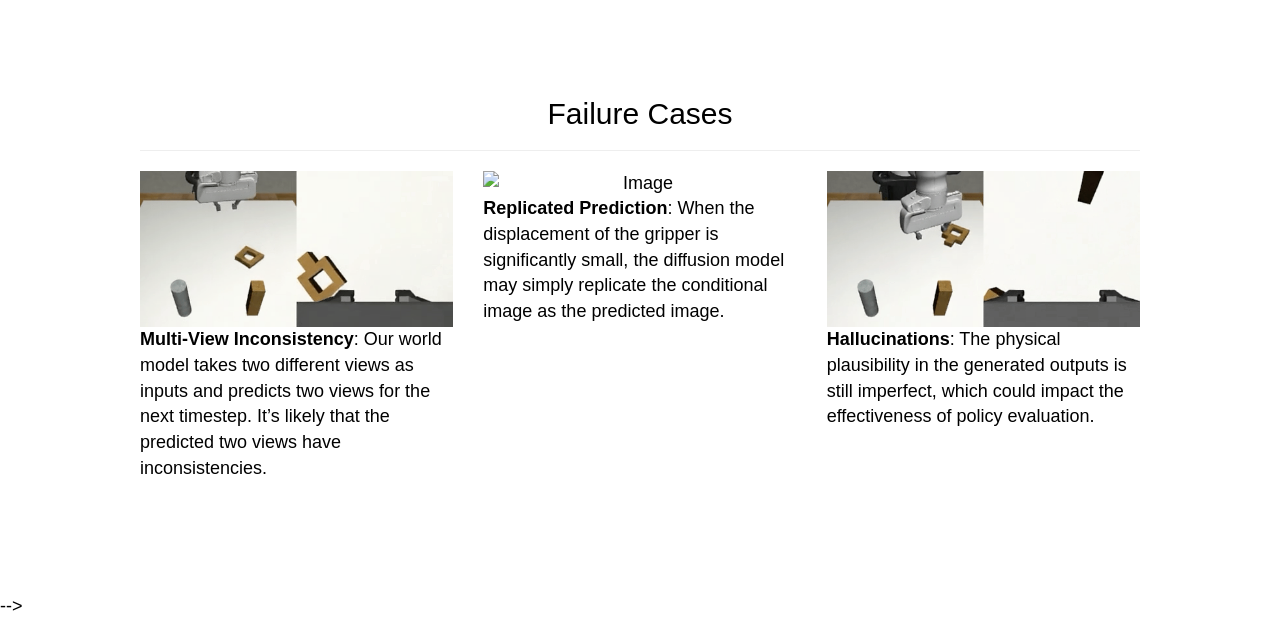
==== commit b5fd9f68: "Update index.html" ====
--- a/index.html
+++ b/index.html
@@ -87,7 +87,6 @@
 or failure and (c) calculating the correlation with actual policy performance to assess the quality of
 policy evaluation.
         </p>
-        <!-- <div class="col-sm-10 col-sm-offset-1 text-center"> -->
         <div class="col-sm-12 text-center">
             <img src="./overview_v4.png" id="teaser" class="img-responsive" style="width:100%" alt="Image">
         </div>
@@ -98,6 +97,36 @@
 
         <div class="row">
             <h2 class="text-center">Qualtative Results for Policy Evaluation</h2>
+            <hr />
+
+            <div class="row text-center">
+                <div class="col-sm-3">
+                    <img src="./pot_success.gif" class="img-responsive center" style="width:100%" alt="Image">
+                    <p class="text-left">
+                        <b>VLM Annotation</b>: Success <span class="glyphicon glyphicon-ok" style="color:green;"></span>
+                    </p>
+                </div>
+                <div class="col-sm-3">
+                    <img src="./eggplant_success.gif" class="img-responsive center" style="width:100%" alt="Image">
+                    <p class="text-left">
+                        <b>VLM Annotation</b>: Success <span class="glyphicon glyphicon-ok" style="color:green;"></span>
+                    </p>
+                </div>
+                <div class="col-sm-3">
+                    <img src="./carrot_success.gif" class="img-responsive center" style="width:100%" alt="Image">
+                    <p class="text-left">
+                        <b>VLM Annotation</b>: Success <span class="glyphicon glyphicon-ok" style="color:green;"></span>
+                    </p>
+                </div>
+                <div class="col-sm-3">
+                    <img src="./cup_failure.gif" class="img-responsive center" style="width:100%" alt="Image">
+                    <p class="text-left">
+                        <b>VLM Annotation</b>: Failure <span class="glyphicon glyphicon-remove" style="color:red;"></span>
+                    </p>
+                </div>
+            </div>
+            <br>
+
             <hr />
             
             <div class="row text-center">
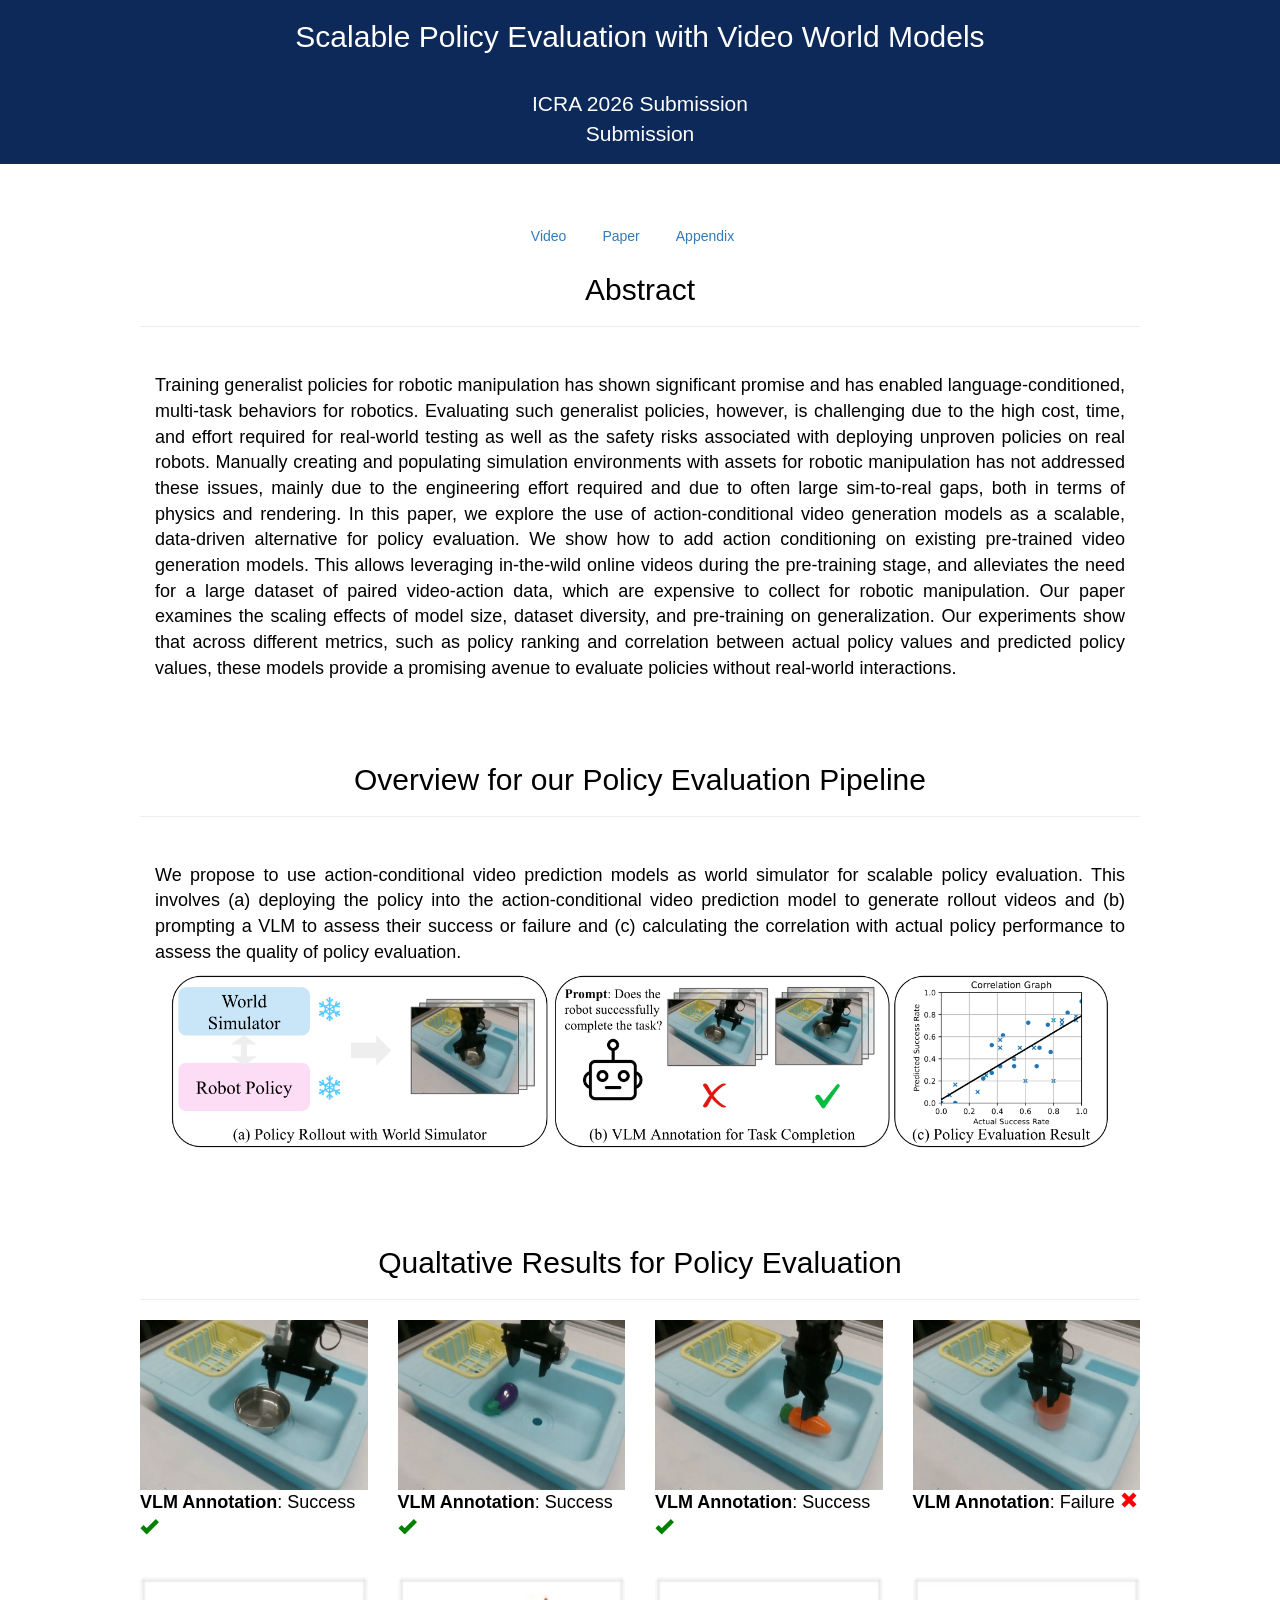
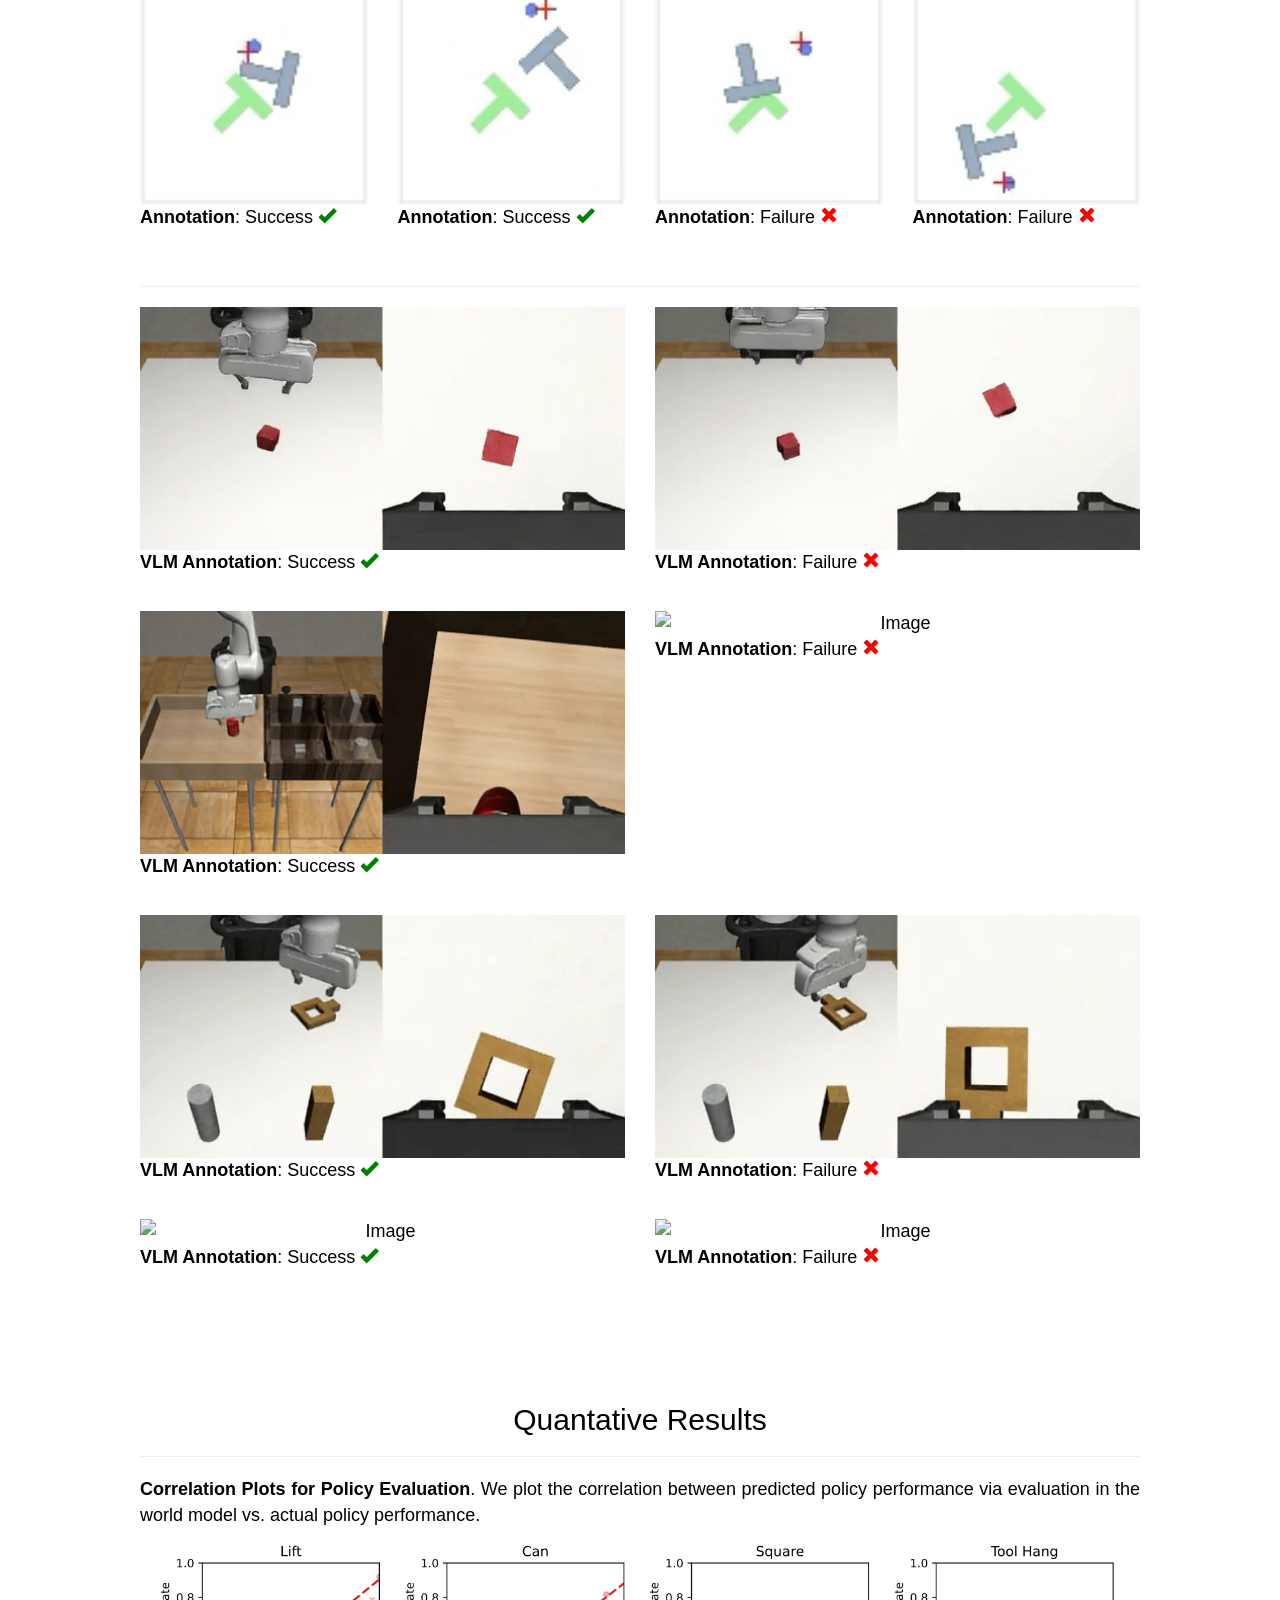
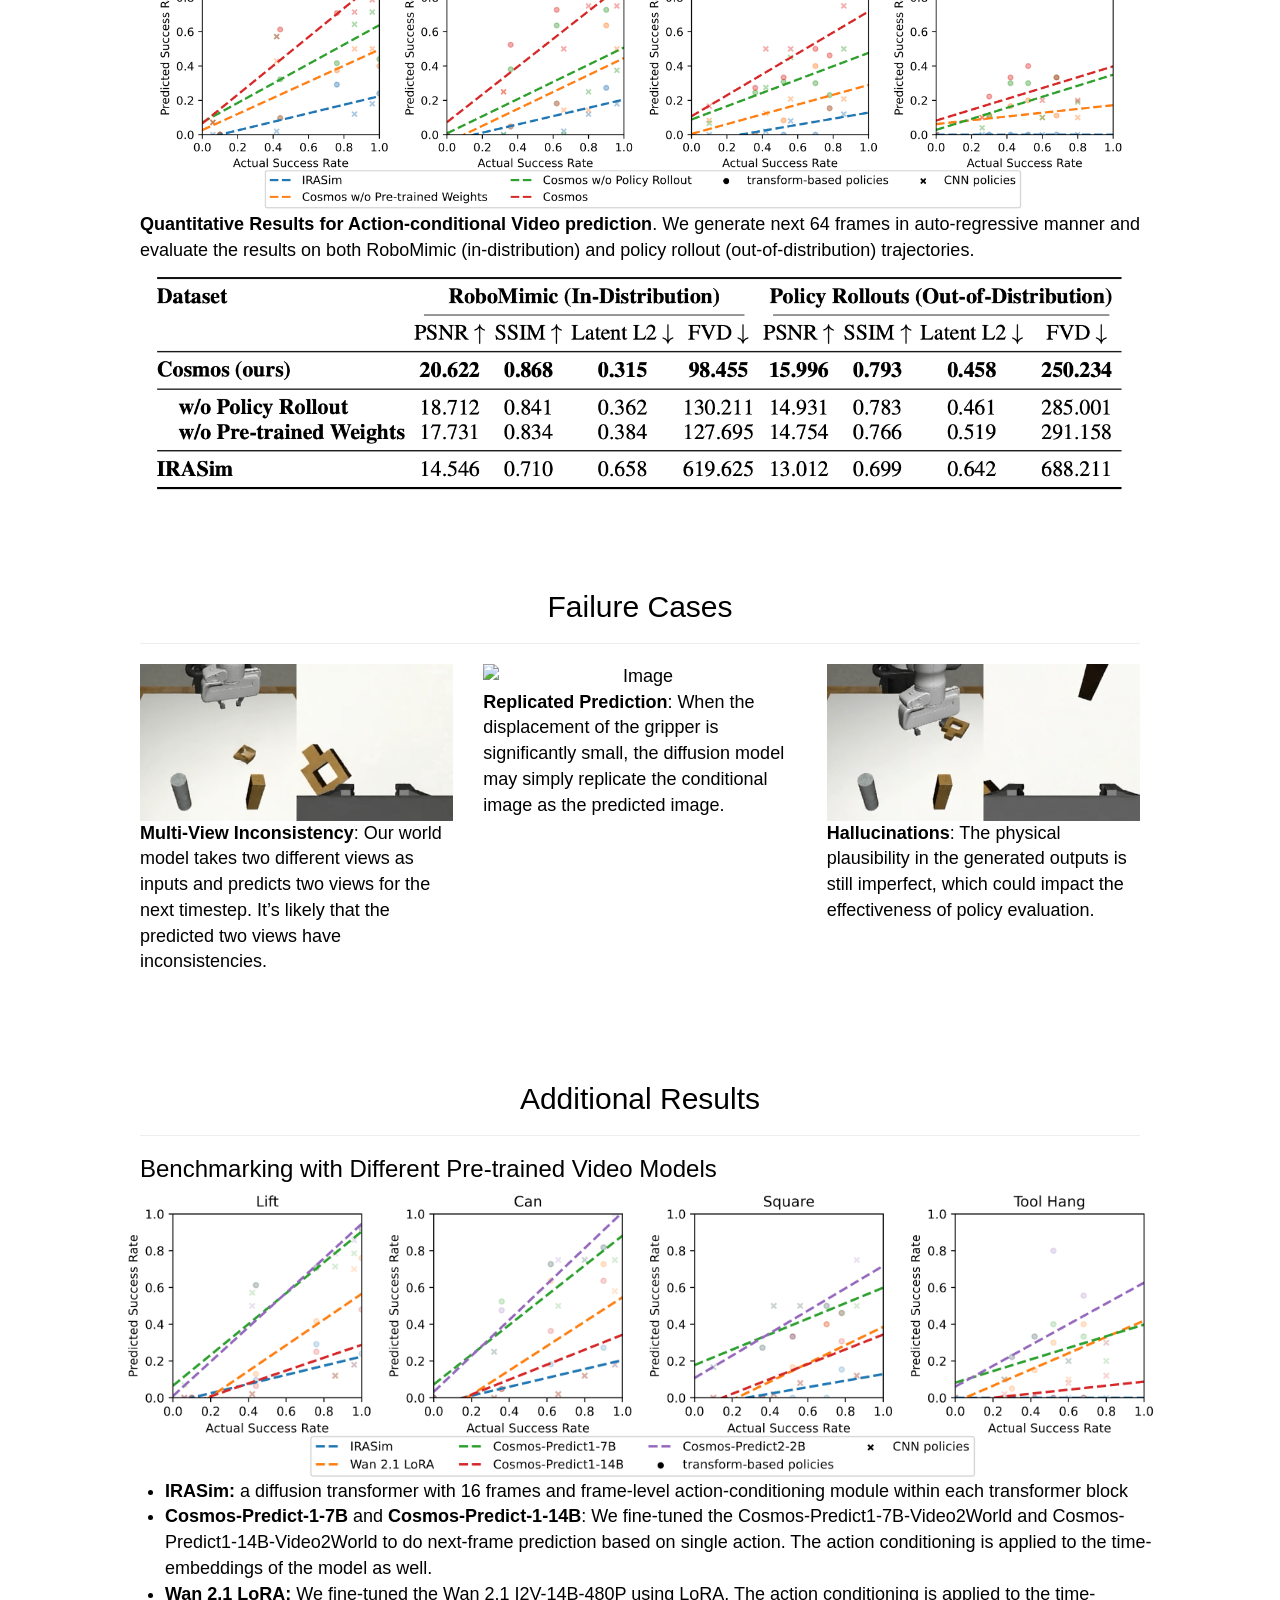
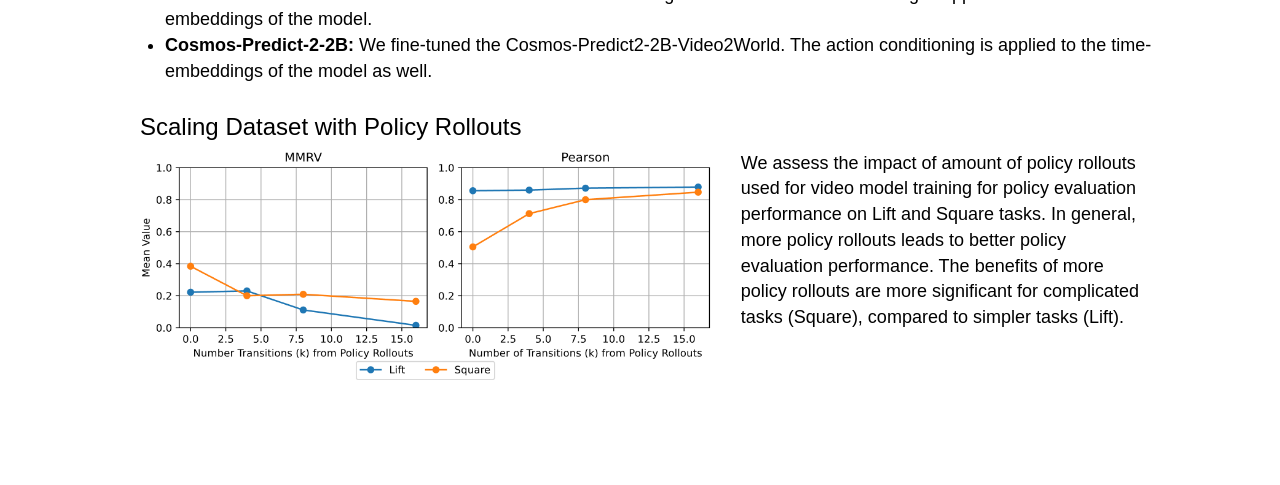
==== commit b81d70bc: "Initial commit" ====
--- a/index.html
+++ b/index.html
@@ -49,12 +49,26 @@
 
     <div class="jumbotron">
         <div class="container text-center">
-            <!-- <h1 style="color:white;margin-bottom:0;">CLA-NeRF</h1> -->
             <h2 style="color:white;margin-top:10;">Scalable Policy Evaluation with Video World Models</h3>
                 <br>
-                <p style="color:white"><a>NeurIPS 2025</a><br>
+                <p style="color:white"><a>ICRA 2026 Submission</a><br>
                     <a>Submission</a>
                     <br>
+        </div>
+    </div>
+
+    <div class="container bg-3 text-center">
+        <br>
+        <div class="row">
+
+            <div class="container spacing">
+            </div>
+            <a type="button" class="btn btn-light" href="#"><i class="fa fa-video-camera" aria-hidden="true"></i>Video</a>&nbsp;
+            <a type="button" class="btn btn-light" href="#"><i class="fa fa-file-pdf-o" aria-hidden="true"></i> Paper </a>&nbsp;
+            <a type="button" class="btn btn-light" href="#"><i class="fa fa-file-pdf-o" aria-hidden="true"></i> Appendix </a>&nbsp;
+            </a>&nbsp;
+            <div class="container spacing">
+            </div>
         </div>
     </div>
 
@@ -126,18 +140,45 @@
                 </div>
             </div>
             <br>
+            <div class="row text-center">
+                <div class="col-sm-3">
+                    <img src="./push_t_succ_0.gif" class="img-responsive center" style="width:100%" alt="Image">
+                    <p class="text-left">
+                        <b>Annotation</b>: Success <span class="glyphicon glyphicon-ok" style="color:green;"></span>
+                    </p>
+                </div>
+                <div class="col-sm-3">
+                    <img src="./push_t_succ_1.gif" class="img-responsive center" style="width:100%" alt="Image">
+                    <p class="text-left">
+                        <b>Annotation</b>: Success <span class="glyphicon glyphicon-ok" style="color:green;"></span>
+                    </p>
+                </div>
+                <div class="col-sm-3">
+                    <img src="./push_t_fail_0.gif" class="img-responsive center" style="width:100%" alt="Image">
+                    <p class="text-left">
+                        <b>Annotation</b>: Failure <span class="glyphicon glyphicon-remove" style="color:red;"></span>
+                    </p>
+                </div>
+                <div class="col-sm-3">
+                    <img src="./push_t_fail_1.gif" class="img-responsive center" style="width:100%" alt="Image">
+                    <p class="text-left">
+                        <b>Annotation</b>: Failure <span class="glyphicon glyphicon-remove" style="color:red;"></span>
+                    </p>
+                </div>
+            </div>
+            <br>
 
             <hr />
             
             <div class="row text-center">
                 <div class="col-sm-6">
-                    <img src="./cosmos_lift_succ.gif" class="img-responsive center" style="width:100%" alt="Image">
-                    <p class="text-left">
-                        <b>VLM Annotation</b>: Success <span class="glyphicon glyphicon-ok" style="color:green;"></span>
-                    </p>
-                </div>
-                <div class="col-sm-6">
-                    <img src="./cosmos_lift_fail.gif" class="img-responsive center" style="width:100%" alt="Image">
+                    <img src="./lift_success_0.gif" class="img-responsive center" style="width:100%" alt="Image">
+                    <p class="text-left">
+                        <b>VLM Annotation</b>: Success <span class="glyphicon glyphicon-ok" style="color:green;"></span>
+                    </p>
+                </div>
+                <div class="col-sm-6">
+                    <img src="./lift_failure_0.gif" class="img-responsive center" style="width:100%" alt="Image">
                     <p class="text-left">
                         <b>VLM Annotation</b>: Failure <span class="glyphicon glyphicon-remove" style="color:red;"></span>
                     </p>
@@ -153,7 +194,7 @@
                     </p>
                 </div>
                 <div class="col-sm-6">
-                    <img src="./cosmos_can_fail.gif" class="img-responsive center" style="width:100%" alt="Image">
+                    <img src="./can_failure_0.gif" class="img-responsive center" style="width:100%" alt="Image">
                     <p class="text-left">
                         <b>VLM Annotation</b>: Failure <span class="glyphicon glyphicon-remove" style="color:red;"></span>
                     </p>
@@ -254,11 +295,43 @@
         </div>
     </div><br><br>
 
+    <!-- additional results -->
+
+    <div class="container bg-3">
+        <br>
+        <div class="row">
+            <h2 class="text-center">Additional Results</h2>
+            <hr />
+            <h3 class="text-left">Benchmarking with Different Pre-trained Video Models</h3>
+            <div class="row text-center">
+                <img src="./policy_eval_benchmark.png" class="img-responsive center" style="width:100%" alt="Image">
+
+                <ul class="text-left">
+                    <li><b>IRASim:</b> a diffusion transformer with 16 frames and frame-level action-conditioning module within each transformer block</li>
+                    <li><b>Cosmos-Predict-1-7B</b> and <b>Cosmos-Predict-1-14B</b>: We fine-tuned the Cosmos-Predict1-7B-Video2World and Cosmos-Predict1-14B-Video2World to do next-frame prediction based on single action. The action conditioning is applied to the time-embeddings of the model as well.</li>
+                    <li><b>Wan 2.1 LoRA:</b> We fine-tuned the Wan 2.1 I2V-14B-480P using LoRA. The action conditioning is applied to the time-embeddings of the model.</li>
+                    <li><b>Cosmos-Predict-2-2B:</b> We fine-tuned the Cosmos-Predict2-2B-Video2World. The action conditioning is applied to the time-embeddings of the model as well.</li>
+                </ul>
+            </div>
+            <h3 class="text-left">Scaling Dataset with Policy Rollouts</h3>
+            <div class="row text-center">
+                <div class="col-sm-7">
+                    <img src="./scaling_policy_rollout.png" class="img-responsive center" style="width:100%" alt="Image">
+                </div>
+                <div class="col-sm-5">
+                    <p class="text-left">
+                        We assess the impact of amount of policy rollouts used for video model training for policy evaluation performance on Lift and Square tasks. In general, more policy rollouts leads to better policy evaluation performance. The benefits of more policy rollouts are more significant for complicated tasks (Square), compared to simpler tasks (Lift).
+                    </p>
+                </div>
+            </div>
+        </div>
+    </div><br><br>
 
     </div>
 
-    </div><br><br> -->
-
+    </div><br><br> 
+
+    
 
 
 </body>
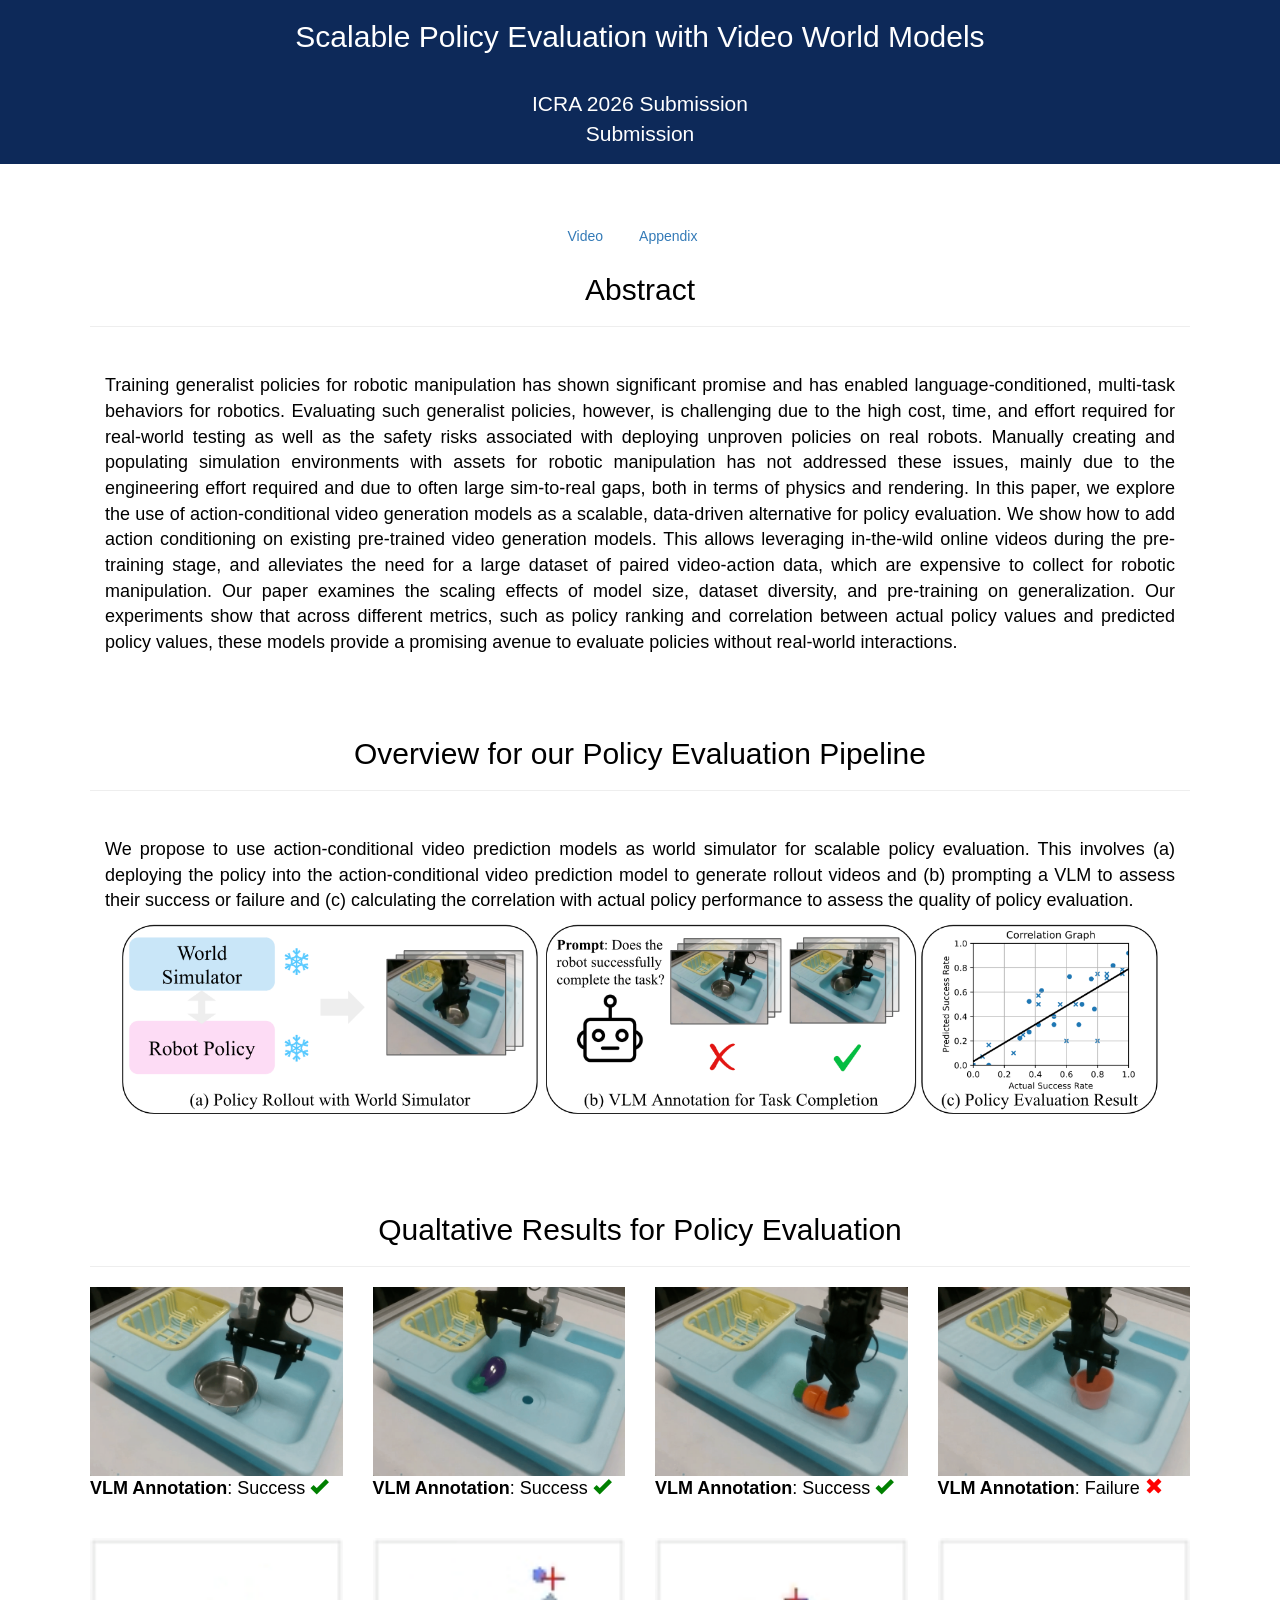
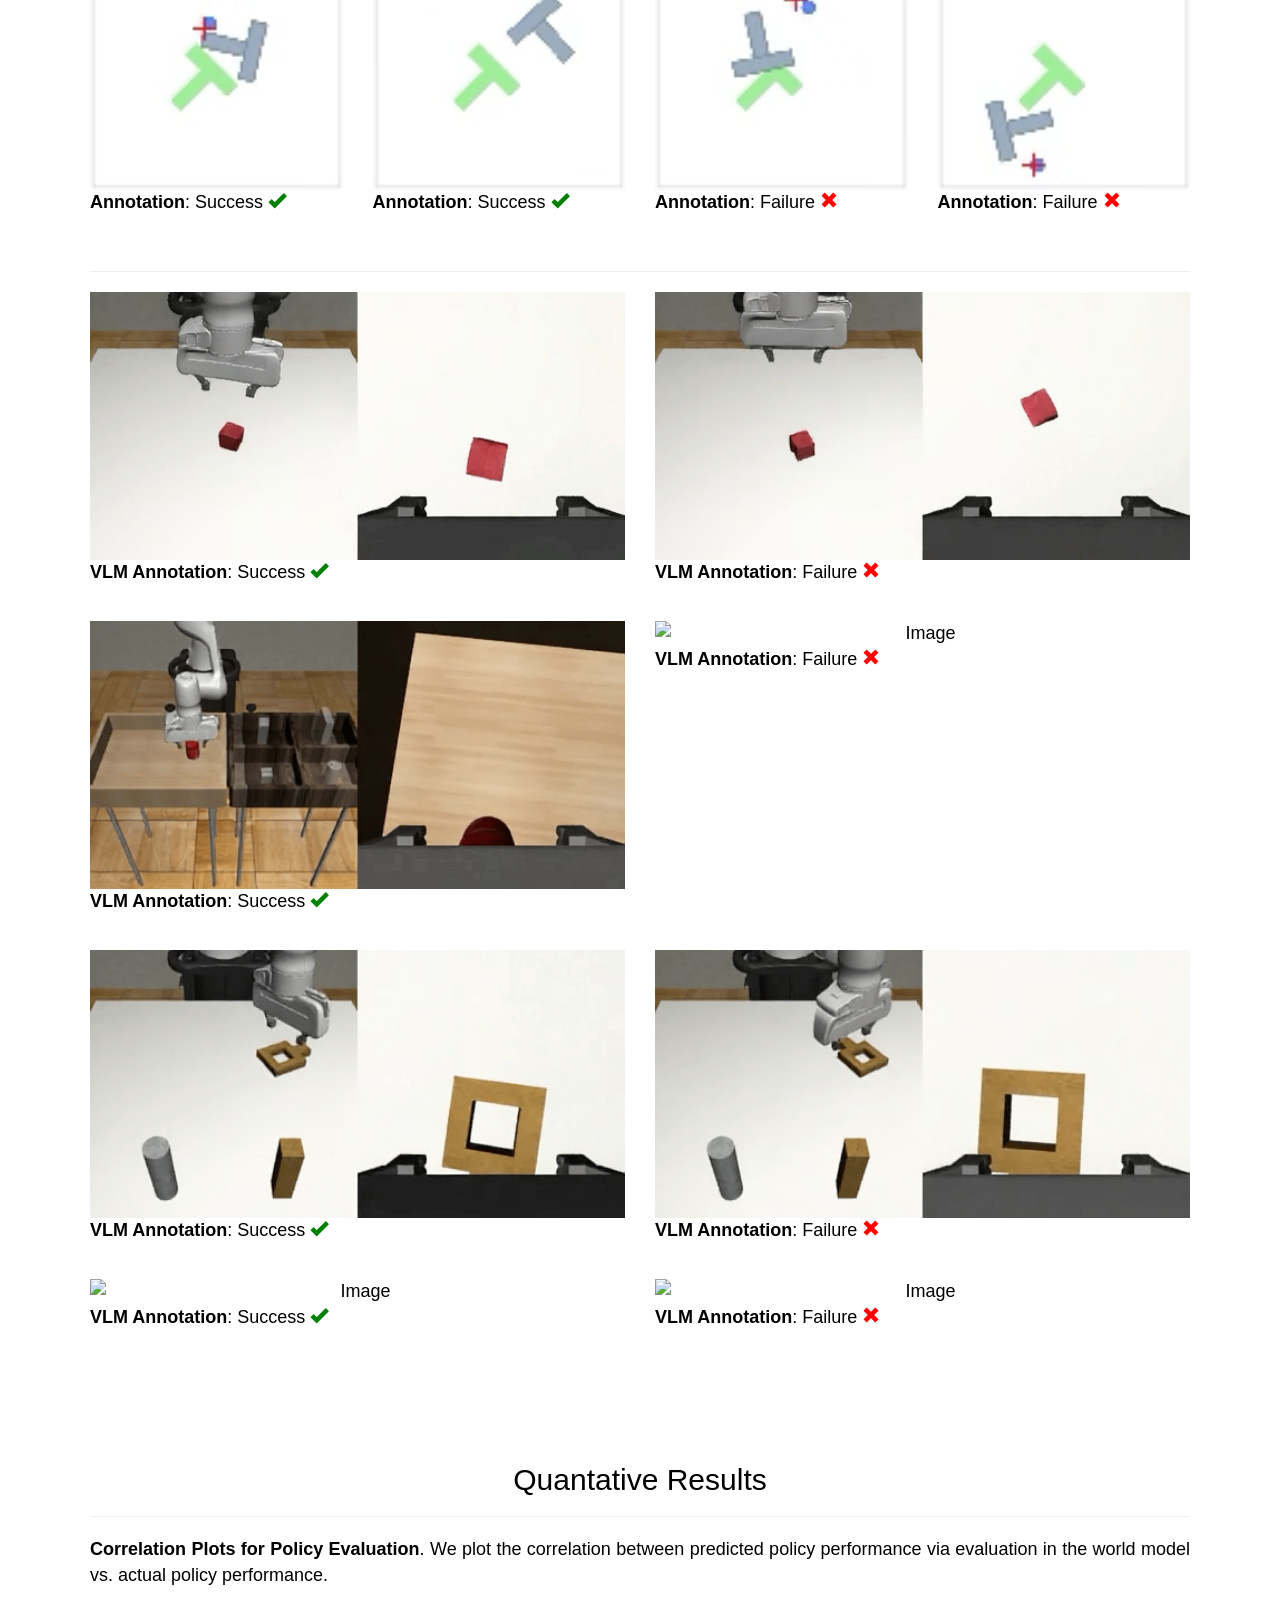
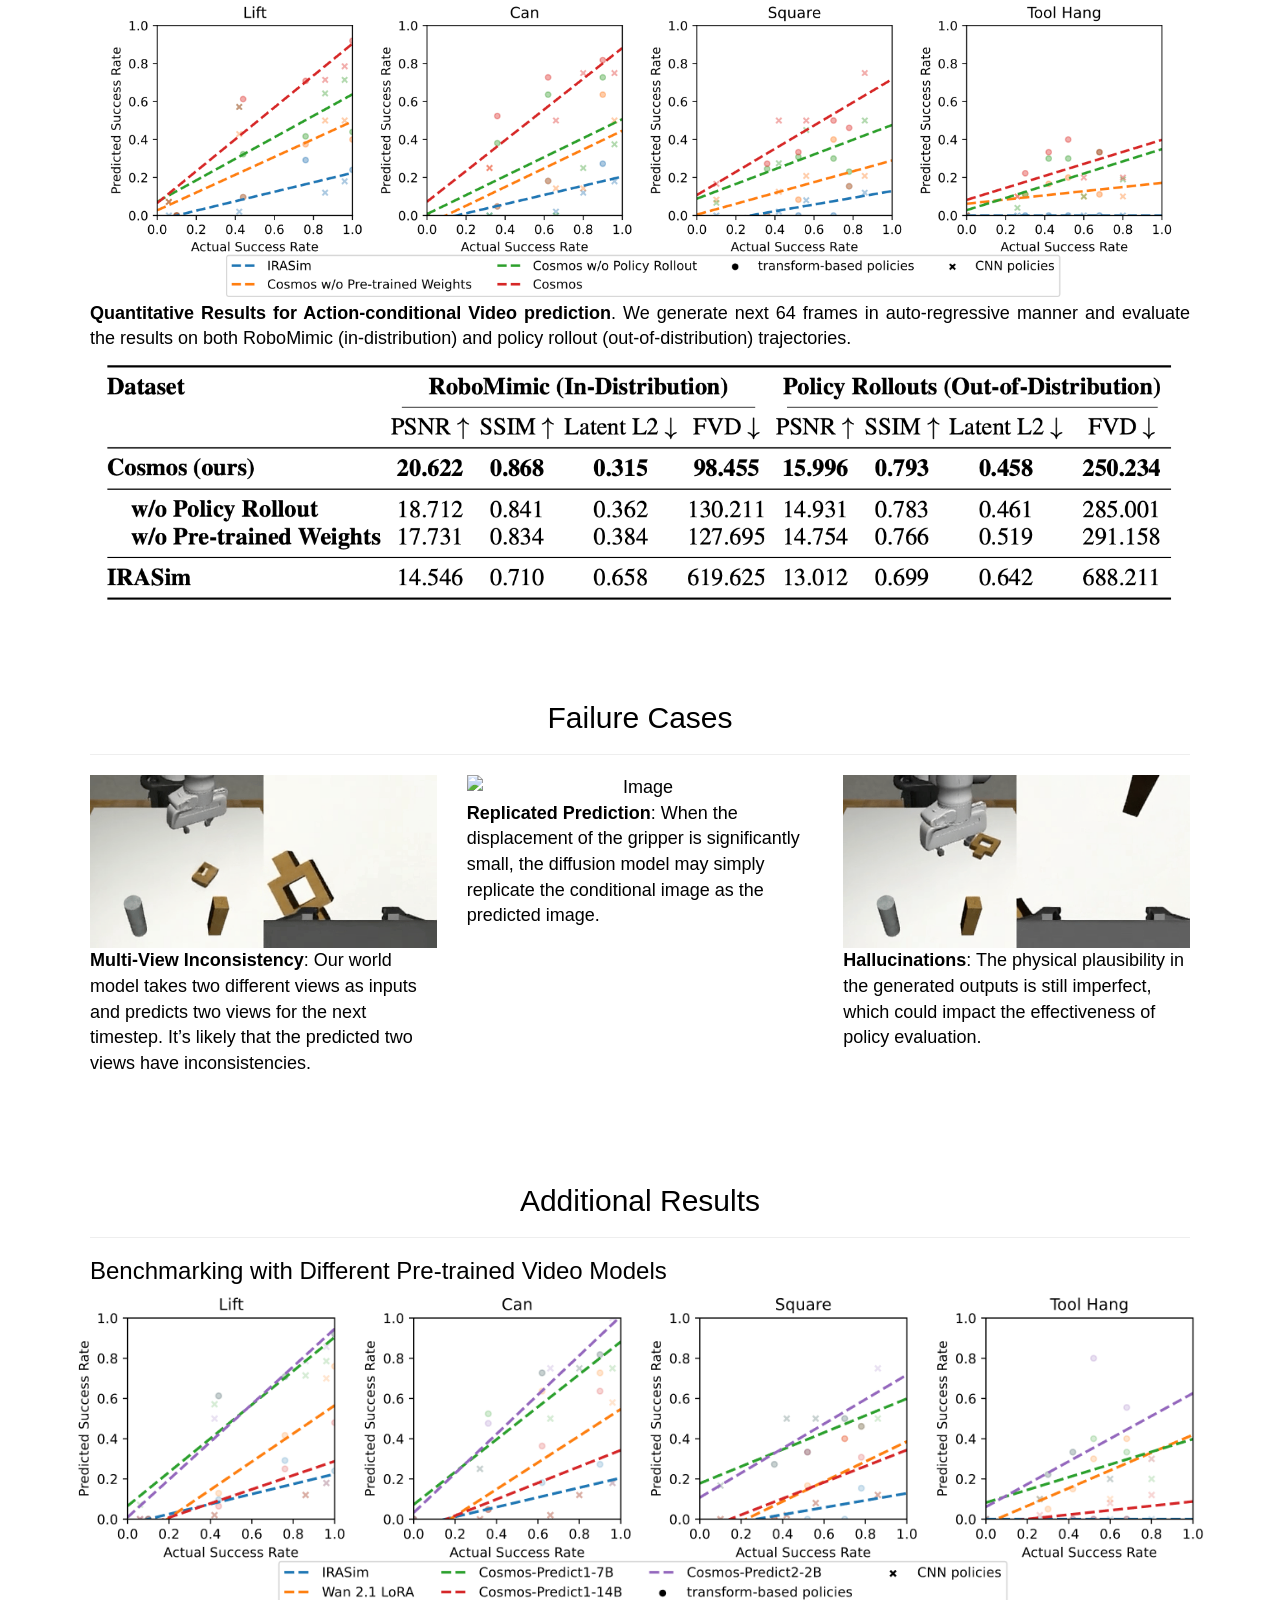
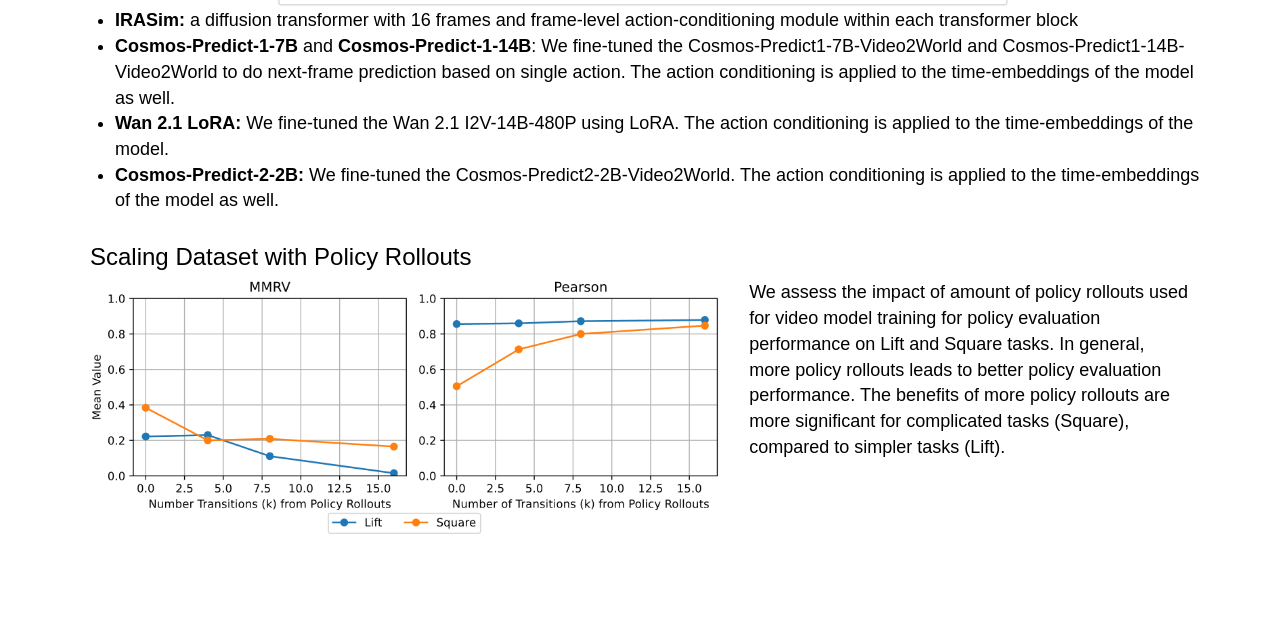
==== commit 61268e20: "appendix" ====
--- a/index.html
+++ b/index.html
@@ -64,8 +64,8 @@
             <div class="container spacing">
             </div>
             <a type="button" class="btn btn-light" href="#"><i class="fa fa-video-camera" aria-hidden="true"></i>Video</a>&nbsp;
-            <a type="button" class="btn btn-light" href="#"><i class="fa fa-file-pdf-o" aria-hidden="true"></i> Paper </a>&nbsp;
-            <a type="button" class="btn btn-light" href="#"><i class="fa fa-file-pdf-o" aria-hidden="true"></i> Appendix </a>&nbsp;
+            <!-- <a type="button" class="btn btn-light" href="#"><i class="fa fa-file-pdf-o" aria-hidden="true"></i> Paper </a>&nbsp; -->
+            <a type="button" class="btn btn-light" href="./appendix.pdf"><i class="fa fa-file-pdf-o" aria-hidden="true"></i> Appendix </a>&nbsp;
             </a>&nbsp;
             <div class="container spacing">
             </div>
--- a/main.css
+++ b/main.css
@@ -23,7 +23,7 @@
 }
 
 .container {
-    max-width: 1000px;
+    max-width: 1100px;
 }
 
 .center {
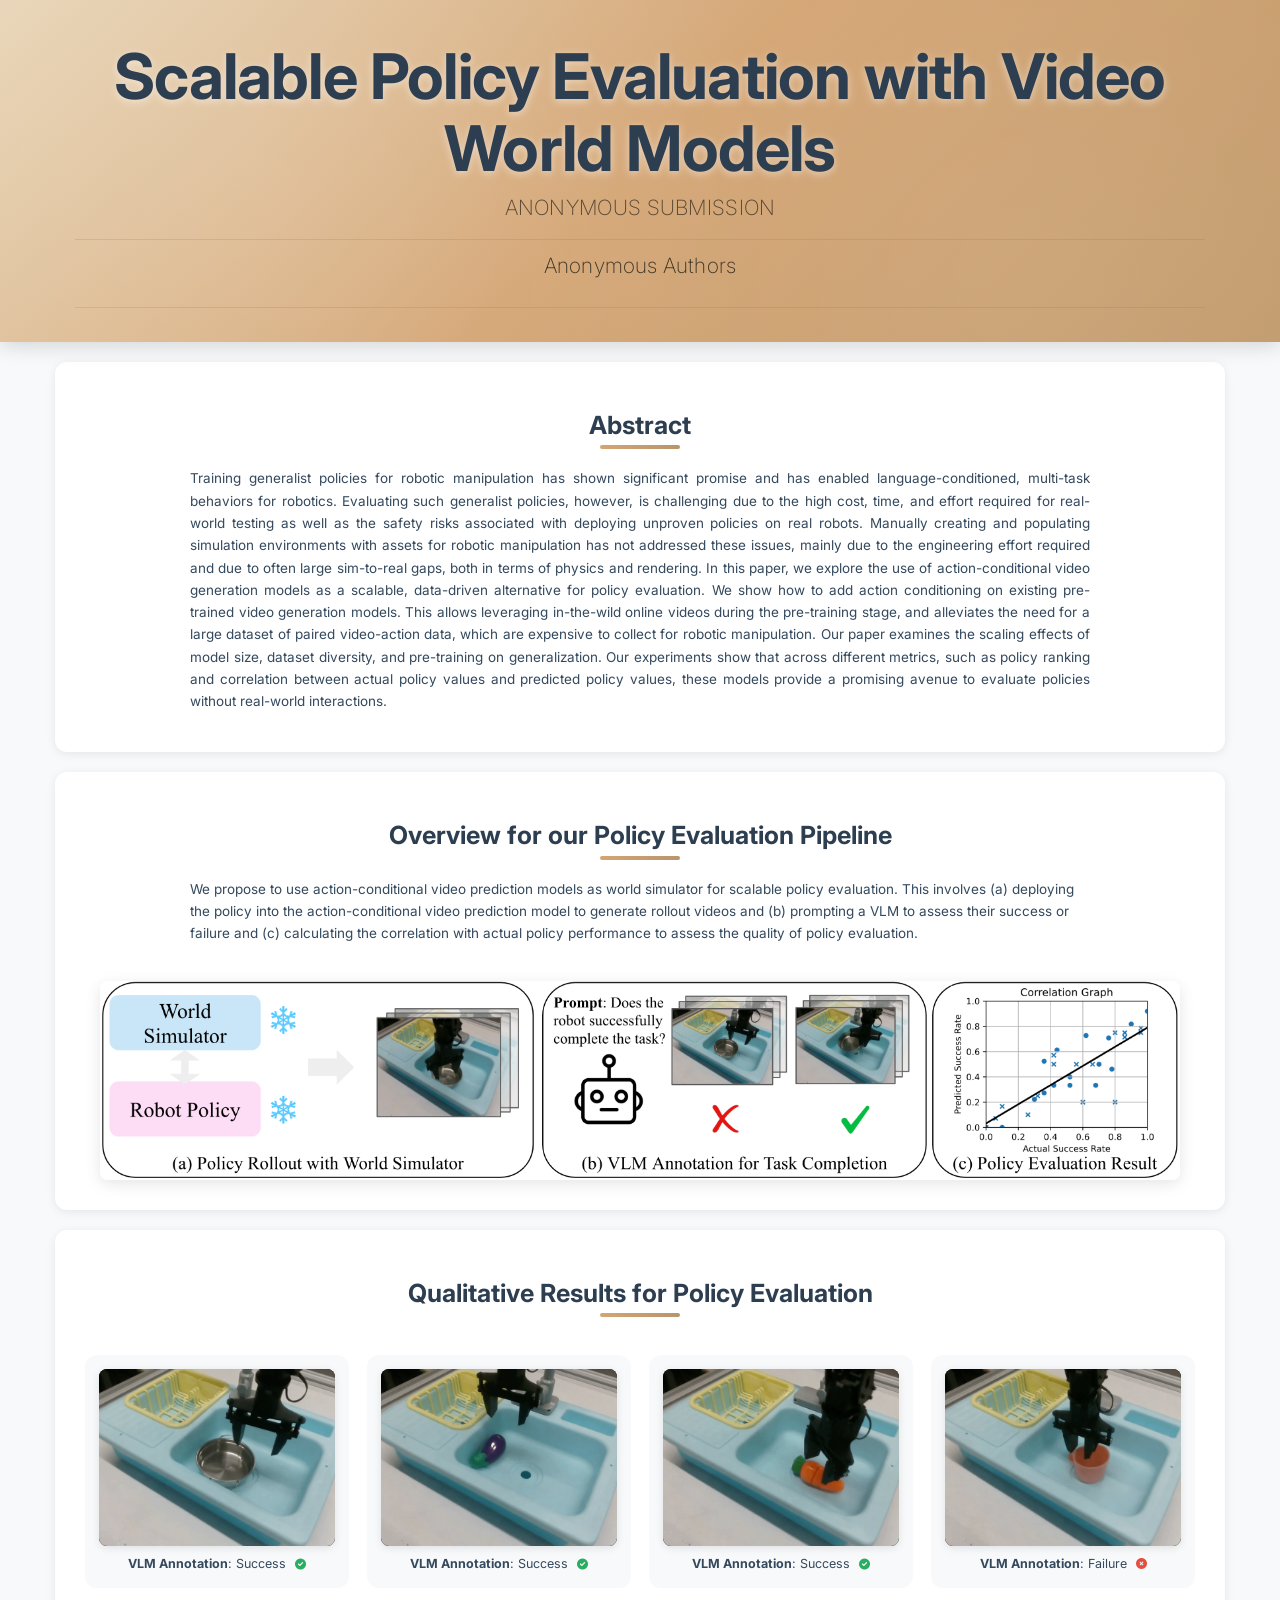
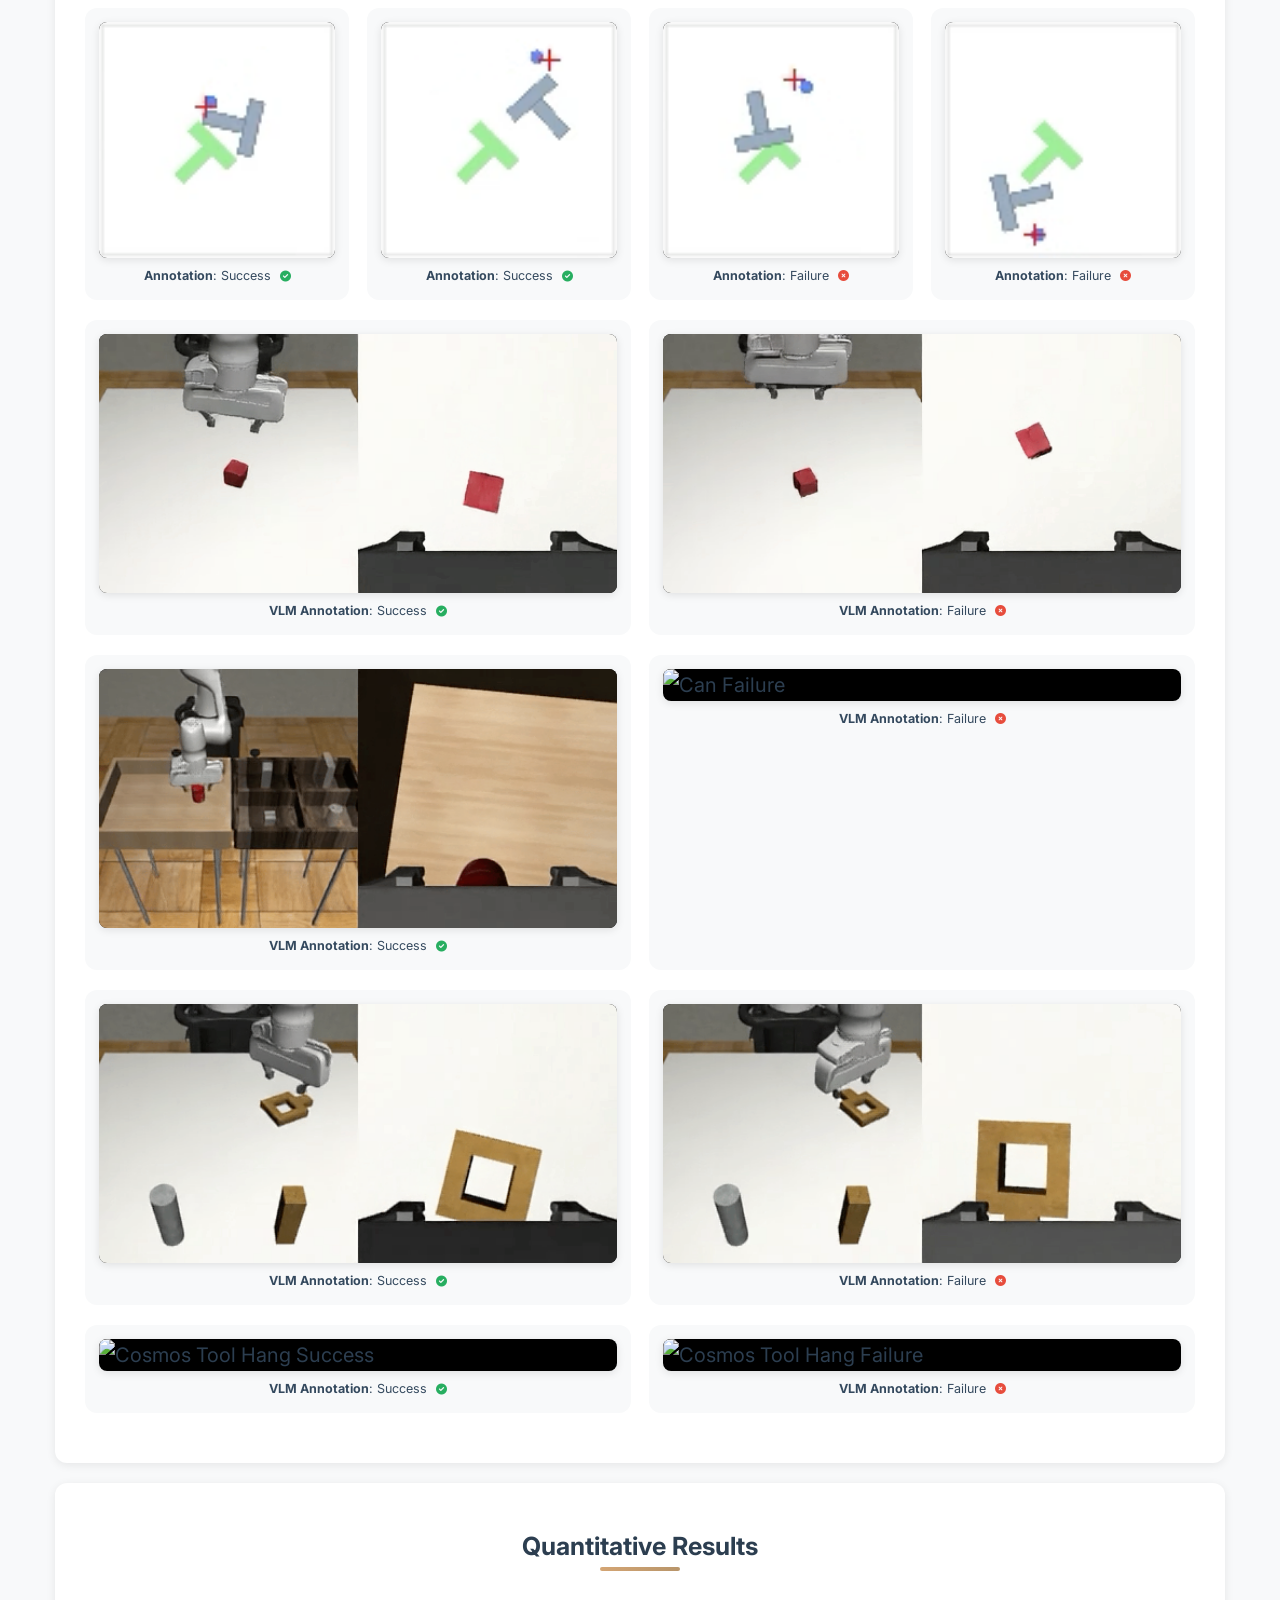
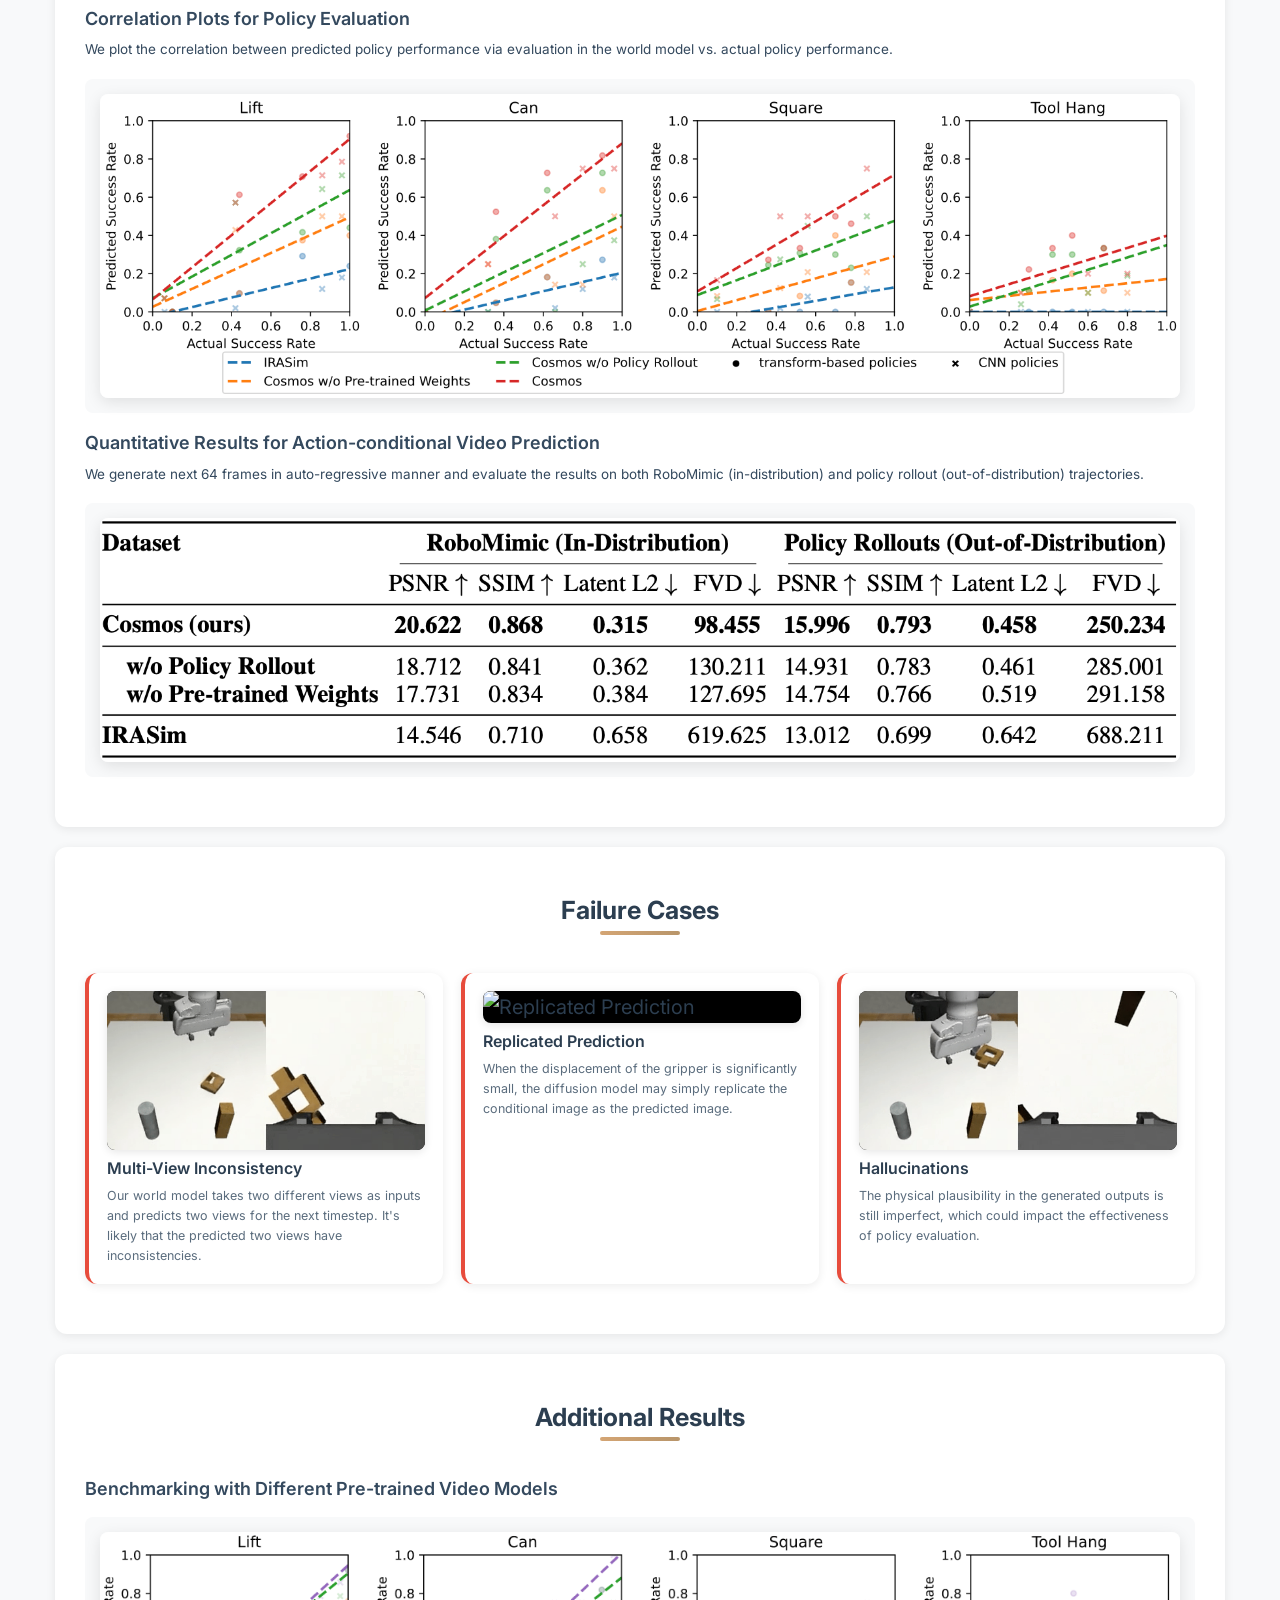
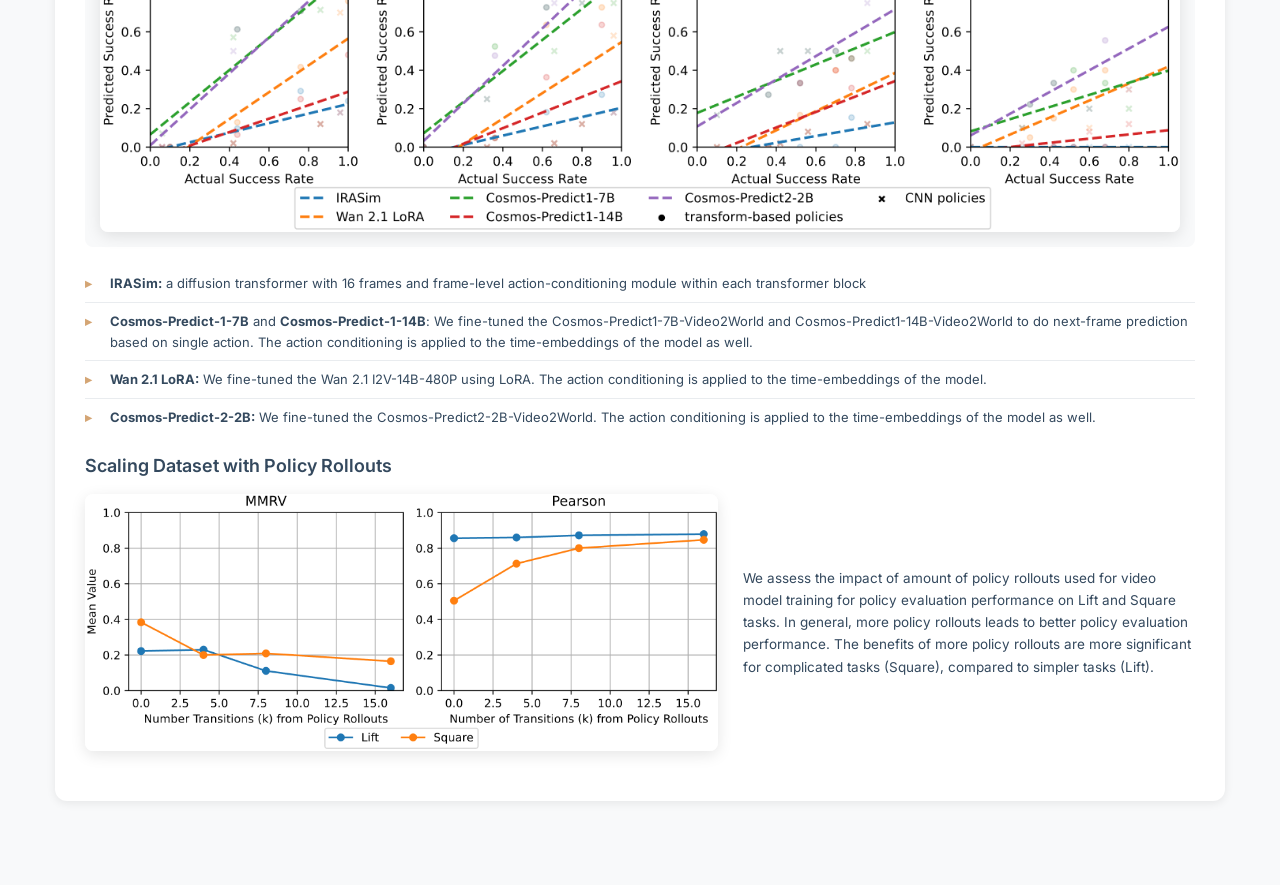
==== commit 19b3d8c0: "update iros submssion" ====
--- a/index.html
+++ b/index.html
@@ -24,24 +24,12 @@
     <meta charset="utf-8">
     <meta name="viewport" content="width=device-width, initial-scale=1">
     <link rel="stylesheet" href="https://maxcdn.bootstrapcdn.com/bootstrap/3.4.1/css/bootstrap.min.css">
+    <link rel="stylesheet" href="https://cdnjs.cloudflare.com/ajax/libs/font-awesome/6.0.0/css/all.min.css">
     <script src="https://ajax.googleapis.com/ajax/libs/jquery/3.5.1/jquery.min.js"></script>
     <script src="https://maxcdn.bootstrapcdn.com/bootstrap/3.4.1/js/bootstrap.min.js"></script>
-    <style>
-        /* Remove the navbar's default margin-bottom and rounded borders */
-
-        .navbar {
-            margin-bottom: 0;
-            border-radius: 0;
-        }
-
-        /* Add a gray background color and some padding to the footer */
-
-        footer {
-            background-color: #f2f2f2;
-            padding: 25px;
-        }
-    </style>
-    <link rel="stylesheet" href="./font.css">
+    <link rel="preconnect" href="https://fonts.googleapis.com">
+    <link rel="preconnect" href="https://fonts.gstatic.com" crossorigin>
+    <link href="https://fonts.googleapis.com/css2?family=Inter:wght@300;400;500;600;700&display=swap" rel="stylesheet">
     <link rel="stylesheet" href="./main.css">
 </head>
 
@@ -49,283 +37,266 @@
 
     <div class="jumbotron">
         <div class="container text-center">
-            <h2 style="color:white;margin-top:10;">Scalable Policy Evaluation with Video World Models</h3>
-                <br>
-                <p style="color:white"><a>ICRA 2026 Submission</a><br>
-                    <a>Submission</a>
-                    <br>
-        </div>
-    </div>
-
-    <div class="container bg-3 text-center">
-        <br>
-        <div class="row">
-
-            <div class="container spacing">
-            </div>
-            <a type="button" class="btn btn-light" href="#"><i class="fa fa-video-camera" aria-hidden="true"></i>Video</a>&nbsp;
-            <!-- <a type="button" class="btn btn-light" href="#"><i class="fa fa-file-pdf-o" aria-hidden="true"></i> Paper </a>&nbsp; -->
-            <a type="button" class="btn btn-light" href="./appendix.pdf"><i class="fa fa-file-pdf-o" aria-hidden="true"></i> Appendix </a>&nbsp;
-            </a>&nbsp;
-            <div class="container spacing">
-            </div>
-        </div>
-    </div>
-
-    <div class="container bg-3">
-        <div class="row">
-            <h2 class="text-center">Abstract</h2>
-            <hr />
-            <!-- <div class="col-sm-10 col-sm-offset-1 text-center">
-                <img src="./teaser_v7.png" id="teaser" class="img-responsive" alt="Image">
-            </div> -->
-        </div>
-        <br>
-        <p>Training generalist policies for robotic manipulation has shown significant promise and has enabled language-conditioned, multi-task behaviors for robotics. Evaluating such generalist policies, however, is challenging due to the high cost, time, and effort required for real-world testing as well as the safety risks associated with deploying unproven policies on real robots. Manually creating and populating simulation environments with assets for robotic manipulation has not addressed these issues, mainly due to the engineering effort required and due to often large sim-to-real gaps, both in terms of physics and rendering. In this paper, we explore the use of action-conditional video generation models as a scalable, data-driven alternative for policy evaluation. We show how to add action conditioning on existing pre-trained video generation models. This allows leveraging in-the-wild online videos during the pre-training stage, and alleviates the need for a large dataset of paired video-action data, which are expensive to collect for robotic manipulation. Our paper examines the scaling effects of model size, dataset diversity, and pre-training on generalization. Our experiments show that across different metrics, such as policy ranking and correlation between actual policy values and predicted policy values, these models provide a promising avenue to evaluate policies without real-world interactions.
-        </p>
-    </div><br><br>
-
-    <div class="container bg-3">
-        <div class="row">
-            <h2 class="text-center">Overview for our Policy Evaluation Pipeline</h2>
-            <hr />
-            <!-- <div class="col-sm-10 col-sm-offset-1 text-center">
-                <img src="./teaser_v7.png" id="teaser" class="img-responsive" alt="Image">
-            </div> -->
-        </div>
-        <br>
-        <p>
-            We propose to use action-conditional video prediction models as world simulator
-for scalable policy evaluation. This involves (a) deploying the policy into the action-conditional
-video prediction model to generate rollout videos and (b) prompting a VLM to assess their success
-or failure and (c) calculating the correlation with actual policy performance to assess the quality of
-policy evaluation.
-        </p>
-        <div class="col-sm-12 text-center">
-            <img src="./overview_v4.png" id="teaser" class="img-responsive" style="width:100%" alt="Image">
-        </div>
-    </div><br><br>
-
-    <div class="container bg-3">
-        <br>
-
-        <div class="row">
-            <h2 class="text-center">Qualtative Results for Policy Evaluation</h2>
-            <hr />
-
-            <div class="row text-center">
-                <div class="col-sm-3">
-                    <img src="./pot_success.gif" class="img-responsive center" style="width:100%" alt="Image">
-                    <p class="text-left">
-                        <b>VLM Annotation</b>: Success <span class="glyphicon glyphicon-ok" style="color:green;"></span>
-                    </p>
-                </div>
-                <div class="col-sm-3">
-                    <img src="./eggplant_success.gif" class="img-responsive center" style="width:100%" alt="Image">
-                    <p class="text-left">
-                        <b>VLM Annotation</b>: Success <span class="glyphicon glyphicon-ok" style="color:green;"></span>
-                    </p>
-                </div>
-                <div class="col-sm-3">
-                    <img src="./carrot_success.gif" class="img-responsive center" style="width:100%" alt="Image">
-                    <p class="text-left">
-                        <b>VLM Annotation</b>: Success <span class="glyphicon glyphicon-ok" style="color:green;"></span>
-                    </p>
-                </div>
-                <div class="col-sm-3">
-                    <img src="./cup_failure.gif" class="img-responsive center" style="width:100%" alt="Image">
-                    <p class="text-left">
-                        <b>VLM Annotation</b>: Failure <span class="glyphicon glyphicon-remove" style="color:red;"></span>
-                    </p>
-                </div>
-            </div>
-            <br>
-            <div class="row text-center">
-                <div class="col-sm-3">
-                    <img src="./push_t_succ_0.gif" class="img-responsive center" style="width:100%" alt="Image">
-                    <p class="text-left">
-                        <b>Annotation</b>: Success <span class="glyphicon glyphicon-ok" style="color:green;"></span>
-                    </p>
-                </div>
-                <div class="col-sm-3">
-                    <img src="./push_t_succ_1.gif" class="img-responsive center" style="width:100%" alt="Image">
-                    <p class="text-left">
-                        <b>Annotation</b>: Success <span class="glyphicon glyphicon-ok" style="color:green;"></span>
-                    </p>
-                </div>
-                <div class="col-sm-3">
-                    <img src="./push_t_fail_0.gif" class="img-responsive center" style="width:100%" alt="Image">
-                    <p class="text-left">
-                        <b>Annotation</b>: Failure <span class="glyphicon glyphicon-remove" style="color:red;"></span>
-                    </p>
-                </div>
-                <div class="col-sm-3">
-                    <img src="./push_t_fail_1.gif" class="img-responsive center" style="width:100%" alt="Image">
-                    <p class="text-left">
-                        <b>Annotation</b>: Failure <span class="glyphicon glyphicon-remove" style="color:red;"></span>
-                    </p>
-                </div>
-            </div>
-            <br>
-
-            <hr />
-            
-            <div class="row text-center">
-                <div class="col-sm-6">
-                    <img src="./lift_success_0.gif" class="img-responsive center" style="width:100%" alt="Image">
-                    <p class="text-left">
-                        <b>VLM Annotation</b>: Success <span class="glyphicon glyphicon-ok" style="color:green;"></span>
-                    </p>
-                </div>
-                <div class="col-sm-6">
-                    <img src="./lift_failure_0.gif" class="img-responsive center" style="width:100%" alt="Image">
-                    <p class="text-left">
-                        <b>VLM Annotation</b>: Failure <span class="glyphicon glyphicon-remove" style="color:red;"></span>
-                    </p>
-                </div>
-            </div>
-            <br>
-
-            <div class="row text-center">
-                <div class="col-sm-6">
-                    <img src="./cosmos_can_succ.gif" class="img-responsive center" style="width:100%" alt="Image">
-                    <p class="text-left">
-                        <b>VLM Annotation</b>: Success <span class="glyphicon glyphicon-ok" style="color:green;"></span>
-                    </p>
-                </div>
-                <div class="col-sm-6">
-                    <img src="./can_failure_0.gif" class="img-responsive center" style="width:100%" alt="Image">
-                    <p class="text-left">
-                        <b>VLM Annotation</b>: Failure <span class="glyphicon glyphicon-remove" style="color:red;"></span>
-                    </p>
-                </div>
-            </div>
-            <br>
-
-            <div class="row text-center">
-                <div class="col-sm-6">
-                    <img src="./cosmos_square_succ.gif" class="img-responsive center" style="width:100%" alt="Image">
-                    <p class="text-left">
-                        <b>VLM Annotation</b>: Success <span class="glyphicon glyphicon-ok" style="color:green;"></span>
-                    </p>
-                </div>
-                <div class="col-sm-6">
-                    <img src="./cosmos_square_fail.gif" class="img-responsive center" style="width:100%" alt="Image">
-                    <p class="text-left">
-                        <b>VLM Annotation</b>: Failure <span class="glyphicon glyphicon-remove" style="color:red;"></span>
-                    </p>
-                </div>
-            </div>
-            <br>
-
-            <div class="row text-center">
-                <div class="col-sm-6">
-                    <img src="./cosmos_tool_hang_succ.gif" class="img-responsive center" style="width:100%" alt="Image">
-                    <p class="text-left">
-                        <b>VLM Annotation</b>: Success <span class="glyphicon glyphicon-ok" style="color:green;"></span>
-                    </p>
-                </div>
-                <div class="col-sm-6">
-                    <img src="./cosmos_tool_hang_fail.gif" class="img-responsive center" style="width:100%" alt="Image">
-                    <p class="text-left">
-                        <b>VLM Annotation</b>: Failure <span class="glyphicon glyphicon-remove" style="color:red;"></span>
-                    </p>
-                </div>
-            </div>
-            <br>
-            
-        </div>
-    </div><br><br>
-
-    <div class="container bg-3">
-        <br>
-
-        <div class="row">
-            <h2 class="text-center">Quantative Results</h2>
-            <hr />
-
-            <p>
-                <b>Correlation Plots for Policy Evaluation</b>. We plot the correlation between predicted policy performance via evaluation in the world model vs. actual policy performance.
-            </p>
-            <div class="col-sm-12 text-center">
-                <img src="./corr_neurips.png" class="img-responsive center" style="width:100%" alt="Image">
-            </div>
-
-            
-            <br>
-            <br>
-            <p>
-                <b>Quantitative Results for Action-conditional Video prediction</b>. We generate next 64 frames in auto-regressive manner and evaluate the results on both RoboMimic (in-distribution) and policy rollout  (out-of-distribution) trajectories.
-            </p>
-            <div class="col-sm-12 text-center">
-                <img src="./video_perf.png" class="img-responsive center" style="width:100%" alt="Image">
-            </div>
-            <!-- <div class="col-sm-12 text-center">
-                <img src="./policy_eval_quan.png" class="img-responsive center" style="width:100%" alt="Image">
-            </div> -->
-        </div>
-
-    </div><br><br>
-
-    <div class="container bg-3">
-        <br>
-        <div class="row">
-            <h2 class="text-center">Failure Cases</h2>
-            <hr />
-            <div class="row text-center">
-                <div class="col-sm-4">
-                    <img src="./failure_case_multi_view.gif" class="img-responsive center" style="width:100%" alt="Image">
-                    <p class="text-left">
-                        <b>Multi-View Inconsistency</b>: Our world model takes two different views as inputs and predicts two views for the next timestep. It’s likely that the predicted two views have inconsistencies.
-                    </p>
-                </div>
-                <div class="col-sm-4">
-                    <img src="./failure_case_repeated.gif" class="img-responsive center" style="width:100%" alt="Image">
-                    <p class="text-left">
-                        <b>Replicated Prediction</b>: When the displacement of the gripper is significantly small, the diffusion model may simply replicate the conditional image as the predicted image.
-                    </p>
-                </div>
-                <div class="col-sm-4">
-                    <img src="./failure_case_hall.gif" class="img-responsive center" style="width:100%" alt="Image">
-                    <p class="text-left">
-                        <b>Hallucinations</b>: The physical plausibility in the generated outputs is still imperfect, which could impact the effectiveness of policy evaluation.
-                    </p>
-                </div>
-            </div>
-        </div>
-    </div><br><br>
+            <h1 class="hero-title">Scalable Policy Evaluation with Video World Models</h1>
+            <p class="hero-subtitle">Anonymous Submission</p>
+            <div class="hero-authors">
+                <p class="authors-text">
+                    Anonymous Authors
+                </p>
+            </div>
+        </div>
+    </div>
+
+    <div class="container section">
+        <div class="row">
+            <h2 class="section-title">Abstract</h2>
+        </div>
+        <div class="abstract-content">
+            <p>Training generalist policies for robotic manipulation has shown significant promise and has enabled language-conditioned, multi-task behaviors for robotics. Evaluating such generalist policies, however, is challenging due to the high cost, time, and effort required for real-world testing as well as the safety risks associated with deploying unproven policies on real robots. Manually creating and populating simulation environments with assets for robotic manipulation has not addressed these issues, mainly due to the engineering effort required and due to often large sim-to-real gaps, both in terms of physics and rendering. In this paper, we explore the use of action-conditional video generation models as a scalable, data-driven alternative for policy evaluation. We show how to add action conditioning on existing pre-trained video generation models. This allows leveraging in-the-wild online videos during the pre-training stage, and alleviates the need for a large dataset of paired video-action data, which are expensive to collect for robotic manipulation. Our paper examines the scaling effects of model size, dataset diversity, and pre-training on generalization. Our experiments show that across different metrics, such as policy ranking and correlation between actual policy values and predicted policy values, these models provide a promising avenue to evaluate policies without real-world interactions.</p>
+        </div>
+    </div>
+
+    <div class="container section">
+        <div class="row">
+            <h2 class="section-title">Overview for our Policy Evaluation Pipeline</h2>
+        </div>
+        <div class="overview-content">
+            <p>We propose to use action-conditional video prediction models as world simulator for scalable policy evaluation. This involves (a) deploying the policy into the action-conditional video prediction model to generate rollout videos and (b) prompting a VLM to assess their success or failure and (c) calculating the correlation with actual policy performance to assess the quality of policy evaluation.</p>
+        </div>
+        <div class="col-sm-12 text-center overview-image">
+            <img src="./assets/images/overview_v4.png" class="img-responsive" alt="Overview Pipeline">
+        </div>
+    </div>
+
+    <div class="container section">
+        <div class="row">
+            <h2 class="section-title">Qualitative Results for Policy Evaluation</h2>
+        </div>
+        <div class="results-grid">
+            <div class="result-item">
+                <div class="gif-container">
+                    <img src="./assets/gifs/pot_success.gif" class="result-gif" alt="Pot Success">
+                </div>
+                <p class="result-label">
+                    <b>VLM Annotation</b>: Success <i class="fas fa-check-circle success-icon"></i>
+                </p>
+            </div>
+            <div class="result-item">
+                <div class="gif-container">
+                    <img src="./assets/gifs/eggplant_success.gif" class="result-gif" alt="Eggplant Success">
+                </div>
+                <p class="result-label">
+                    <b>VLM Annotation</b>: Success <i class="fas fa-check-circle success-icon"></i>
+                </p>
+            </div>
+            <div class="result-item">
+                <div class="gif-container">
+                    <img src="./assets/gifs/carrot_success.gif" class="result-gif" alt="Carrot Success">
+                </div>
+                <p class="result-label">
+                    <b>VLM Annotation</b>: Success <i class="fas fa-check-circle success-icon"></i>
+                </p>
+            </div>
+            <div class="result-item">
+                <div class="gif-container">
+                    <img src="./assets/gifs/cup_failure.gif" class="result-gif" alt="Cup Failure">
+                </div>
+                <p class="result-label">
+                    <b>VLM Annotation</b>: Failure <i class="fas fa-times-circle failure-icon"></i>
+                </p>
+            </div>
+        </div>
+        <div class="results-grid">
+            <div class="result-item">
+                <div class="gif-container">
+                    <img src="./assets/gifs/push_t_succ_0.gif" class="result-gif" alt="Push T Success 0">
+                </div>
+                <p class="result-label">
+                    <b>Annotation</b>: Success <i class="fas fa-check-circle success-icon"></i>
+                </p>
+            </div>
+            <div class="result-item">
+                <div class="gif-container">
+                    <img src="./assets/gifs/push_t_succ_1.gif" class="result-gif" alt="Push T Success 1">
+                </div>
+                <p class="result-label">
+                    <b>Annotation</b>: Success <i class="fas fa-check-circle success-icon"></i>
+                </p>
+            </div>
+            <div class="result-item">
+                <div class="gif-container">
+                    <img src="./assets/gifs/push_t_fail_0.gif" class="result-gif" alt="Push T Failure 0">
+                </div>
+                <p class="result-label">
+                    <b>Annotation</b>: Failure <i class="fas fa-times-circle failure-icon"></i>
+                </p>
+            </div>
+            <div class="result-item">
+                <div class="gif-container">
+                    <img src="./assets/gifs/push_t_fail_1.gif" class="result-gif" alt="Push T Failure 1">
+                </div>
+                <p class="result-label">
+                    <b>Annotation</b>: Failure <i class="fas fa-times-circle failure-icon"></i>
+                </p>
+            </div>
+        </div>
+
+        <div class="results-grid results-grid-large">
+            <div class="result-item">
+                <div class="gif-container">
+                    <img src="./assets/gifs/lift_success_0.gif" class="result-gif" alt="Lift Success">
+                </div>
+                <p class="result-label">
+                    <b>VLM Annotation</b>: Success <i class="fas fa-check-circle success-icon"></i>
+                </p>
+            </div>
+            <div class="result-item">
+                <div class="gif-container">
+                    <img src="./assets/gifs/lift_failure_0.gif" class="result-gif" alt="Lift Failure">
+                </div>
+                <p class="result-label">
+                    <b>VLM Annotation</b>: Failure <i class="fas fa-times-circle failure-icon"></i>
+                </p>
+            </div>
+        </div>
+
+        <div class="results-grid results-grid-large">
+            <div class="result-item">
+                <div class="gif-container">
+                    <img src="./assets/gifs/cosmos_can_succ.gif" class="result-gif" alt="Cosmos Can Success">
+                </div>
+                <p class="result-label">
+                    <b>VLM Annotation</b>: Success <i class="fas fa-check-circle success-icon"></i>
+                </p>
+            </div>
+            <div class="result-item">
+                <div class="gif-container">
+                    <img src="./assets/gifs/can_failure_0.gif" class="result-gif" alt="Can Failure">
+                </div>
+                <p class="result-label">
+                    <b>VLM Annotation</b>: Failure <i class="fas fa-times-circle failure-icon"></i>
+                </p>
+            </div>
+        </div>
+
+        <div class="results-grid results-grid-large">
+            <div class="result-item">
+                <div class="gif-container">
+                    <img src="./assets/gifs/cosmos_square_succ.gif" class="result-gif" alt="Cosmos Square Success">
+                </div>
+                <p class="result-label">
+                    <b>VLM Annotation</b>: Success <i class="fas fa-check-circle success-icon"></i>
+                </p>
+            </div>
+            <div class="result-item">
+                <div class="gif-container">
+                    <img src="./assets/gifs/cosmos_square_fail.gif" class="result-gif" alt="Cosmos Square Failure">
+                </div>
+                <p class="result-label">
+                    <b>VLM Annotation</b>: Failure <i class="fas fa-times-circle failure-icon"></i>
+                </p>
+            </div>
+        </div>
+
+        <div class="results-grid results-grid-large">
+            <div class="result-item">
+                <div class="gif-container">
+                    <img src="./assets/gifs/cosmos_tool_hang_succ.gif" class="result-gif" alt="Cosmos Tool Hang Success">
+                </div>
+                <p class="result-label">
+                    <b>VLM Annotation</b>: Success <i class="fas fa-check-circle success-icon"></i>
+                </p>
+            </div>
+            <div class="result-item">
+                <div class="gif-container">
+                    <img src="./assets/gifs/cosmos_tool_hang_fail.gif" class="result-gif" alt="Cosmos Tool Hang Failure">
+                </div>
+                <p class="result-label">
+                    <b>VLM Annotation</b>: Failure <i class="fas fa-times-circle failure-icon"></i>
+                </p>
+            </div>
+        </div>
+    </div>
+
+    <div class="container section">
+        <div class="row">
+            <h2 class="section-title">Quantitative Results</h2>
+        </div>
+        <div class="quantitative-content">
+            <h3 class="subsection-title">Correlation Plots for Policy Evaluation</h3>
+            <p>We plot the correlation between predicted policy performance via evaluation in the world model vs. actual policy performance.</p>
+            <div class="figure-container">
+                <img src="./assets/images/corr_neurips.png" class="figure-image" alt="Correlation Plot">
+            </div>
+        </div>
+        <div class="quantitative-content">
+            <h3 class="subsection-title">Quantitative Results for Action-conditional Video Prediction</h3>
+            <p>We generate next 64 frames in auto-regressive manner and evaluate the results on both RoboMimic (in-distribution) and policy rollout (out-of-distribution) trajectories.</p>
+            <div class="figure-container">
+                <img src="./assets/images/video_perf.png" class="figure-image" alt="Video Performance">
+            </div>
+        </div>
+    </div>
+
+    <div class="container section">
+        <div class="row">
+            <h2 class="section-title">Failure Cases</h2>
+        </div>
+        <div class="failure-cases-grid">
+            <div class="failure-case-item">
+                <div class="gif-container">
+                    <img src="./assets/gifs/failure_case_multi_view.gif" class="result-gif" alt="Multi-View Inconsistency">
+                </div>
+                <h4 class="failure-case-title">Multi-View Inconsistency</h4>
+                <p class="failure-case-description">Our world model takes two different views as inputs and predicts two views for the next timestep. It's likely that the predicted two views have inconsistencies.</p>
+            </div>
+            <div class="failure-case-item">
+                <div class="gif-container">
+                    <img src="./assets/gifs/failure_case_repeated.gif" class="result-gif" alt="Replicated Prediction">
+                </div>
+                <h4 class="failure-case-title">Replicated Prediction</h4>
+                <p class="failure-case-description">When the displacement of the gripper is significantly small, the diffusion model may simply replicate the conditional image as the predicted image.</p>
+            </div>
+            <div class="failure-case-item">
+                <div class="gif-container">
+                    <img src="./assets/gifs/failure_case_hall.gif" class="result-gif" alt="Hallucinations">
+                </div>
+                <h4 class="failure-case-title">Hallucinations</h4>
+                <p class="failure-case-description">The physical plausibility in the generated outputs is still imperfect, which could impact the effectiveness of policy evaluation.</p>
+            </div>
+        </div>
+    </div>
 
     <!-- additional results -->
 
-    <div class="container bg-3">
-        <br>
-        <div class="row">
-            <h2 class="text-center">Additional Results</h2>
-            <hr />
-            <h3 class="text-left">Benchmarking with Different Pre-trained Video Models</h3>
-            <div class="row text-center">
-                <img src="./policy_eval_benchmark.png" class="img-responsive center" style="width:100%" alt="Image">
-
-                <ul class="text-left">
-                    <li><b>IRASim:</b> a diffusion transformer with 16 frames and frame-level action-conditioning module within each transformer block</li>
-                    <li><b>Cosmos-Predict-1-7B</b> and <b>Cosmos-Predict-1-14B</b>: We fine-tuned the Cosmos-Predict1-7B-Video2World and Cosmos-Predict1-14B-Video2World to do next-frame prediction based on single action. The action conditioning is applied to the time-embeddings of the model as well.</li>
-                    <li><b>Wan 2.1 LoRA:</b> We fine-tuned the Wan 2.1 I2V-14B-480P using LoRA. The action conditioning is applied to the time-embeddings of the model.</li>
-                    <li><b>Cosmos-Predict-2-2B:</b> We fine-tuned the Cosmos-Predict2-2B-Video2World. The action conditioning is applied to the time-embeddings of the model as well.</li>
-                </ul>
-            </div>
-            <h3 class="text-left">Scaling Dataset with Policy Rollouts</h3>
-            <div class="row text-center">
-                <div class="col-sm-7">
-                    <img src="./scaling_policy_rollout.png" class="img-responsive center" style="width:100%" alt="Image">
-                </div>
-                <div class="col-sm-5">
-                    <p class="text-left">
-                        We assess the impact of amount of policy rollouts used for video model training for policy evaluation performance on Lift and Square tasks. In general, more policy rollouts leads to better policy evaluation performance. The benefits of more policy rollouts are more significant for complicated tasks (Square), compared to simpler tasks (Lift).
-                    </p>
-                </div>
-            </div>
-        </div>
-    </div><br><br>
+    <div class="container section">
+        <div class="row">
+            <h2 class="section-title">Additional Results</h2>
+        </div>
+        <div class="additional-results-content">
+            <h3 class="subsection-title">Benchmarking with Different Pre-trained Video Models</h3>
+            <div class="figure-container">
+                <img src="./assets/images/policy_eval_benchmark.png" class="figure-image" alt="Policy Evaluation Benchmark">
+            </div>
+            <ul class="model-list">
+                <li><b>IRASim:</b> a diffusion transformer with 16 frames and frame-level action-conditioning module within each transformer block</li>
+                <li><b>Cosmos-Predict-1-7B</b> and <b>Cosmos-Predict-1-14B</b>: We fine-tuned the Cosmos-Predict1-7B-Video2World and Cosmos-Predict1-14B-Video2World to do next-frame prediction based on single action. The action conditioning is applied to the time-embeddings of the model as well.</li>
+                <li><b>Wan 2.1 LoRA:</b> We fine-tuned the Wan 2.1 I2V-14B-480P using LoRA. The action conditioning is applied to the time-embeddings of the model.</li>
+                <li><b>Cosmos-Predict-2-2B:</b> We fine-tuned the Cosmos-Predict2-2B-Video2World. The action conditioning is applied to the time-embeddings of the model as well.</li>
+            </ul>
+        </div>
+        <div class="additional-results-content">
+            <h3 class="subsection-title">Scaling Dataset with Policy Rollouts</h3>
+            <div class="scaling-content">
+                <div class="scaling-image">
+                    <img src="./assets/images/scaling_policy_rollout.png" class="figure-image" alt="Scaling Policy Rollout">
+                </div>
+                <div class="scaling-text">
+                    <p>We assess the impact of amount of policy rollouts used for video model training for policy evaluation performance on Lift and Square tasks. In general, more policy rollouts leads to better policy evaluation performance. The benefits of more policy rollouts are more significant for complicated tasks (Square), compared to simpler tasks (Lift).</p>
+                </div>
+            </div>
+        </div>
+    </div>
 
     </div>
 
--- a/main.css
+++ b/main.css
@@ -1,34 +1,547 @@
+/* Modern CSS for Academic Paper Website */
+
+/* Import Google Fonts */
+* {
+    margin: 0;
+    padding: 0;
+    box-sizing: border-box;
+}
+
+body {
+    font-family: 'Inter', -apple-system, BlinkMacSystemFont, 'Segoe UI', Roboto, Oxygen, Ubuntu, Cantarell, sans-serif;
+    line-height: 1.6;
+    color: #2c3e50;
+    background-color: #f8f9fa;
+    font-size: 20px;
+    -webkit-font-smoothing: antialiased;
+    -moz-osx-font-smoothing: grayscale;
+}
+
+/* Hero Section */
 .jumbotron {
-    background-color: #0d2959;
-    padding-top: 0;
-    padding-bottom: 0;
-}
-
-.jumbotron a {
-    color: white;
-}
-
-body {
-    margin: auto;
+    background: linear-gradient(135deg, #e8d5b7 0%, #d4a574 50%, #c19a6b 100%);
+    padding: 20px 20px;
+    margin-bottom: 0;
+    border-radius: 0;
+    box-shadow: 0 4px 20px rgba(0, 0, 0, 0.15);
+    position: relative;
+    overflow: hidden;
+}
+
+.jumbotron::before {
+    content: '';
+    position: absolute;
+    top: 0;
+    left: 0;
+    right: 0;
+    bottom: 0;
+    background: radial-gradient(circle at 20% 50%, rgba(255, 255, 255, 0.1) 0%, transparent 50%),
+                radial-gradient(circle at 80% 80%, rgba(255, 255, 255, 0.08) 0%, transparent 50%);
+    pointer-events: none;
+}
+
+.jumbotron .container {
+    position: relative;
+    z-index: 1;
+}
+
+.hero-title {
+    color: #2c2416;
+    font-size: 1.35rem;
+    font-weight: 700;
+    margin-bottom: 6px;
+    text-shadow: 0 2px 8px rgba(255, 255, 255, 0.5);
+    letter-spacing: -0.8px;
+    line-height: 1.15;
+}
+
+.hero-subtitle {
+    color: #4a3d2e;
+    font-size: 1.68rem;
+    font-weight: 500;
+    margin-bottom: 10px;
+    letter-spacing: 0.3px;
+    text-transform: uppercase;
+    opacity: 0.9;
+}
+
+.hero-authors {
+    margin: 10px 0 14px 0;
+    padding: 10px 0;
+    border-top: 1px solid rgba(139, 111, 71, 0.2);
+    border-bottom: 1px solid rgba(139, 111, 71, 0.2);
+}
+
+.authors-text {
+    color: #3d3424;
+    font-size: 0.68rem;
+    font-weight: 500;
+    margin-bottom: 4px;
+    line-height: 1.5;
+    letter-spacing: 0.2px;
+}
+
+.authors-text sup {
+    font-size: 0.7em;
+    vertical-align: super;
+    color: #8b6f47;
+    font-weight: 600;
+    margin: 0 1px;
+}
+
+.authors-affiliations {
+    color: #5a4a3a;
+    font-size: 0.6rem;
+    font-weight: 400;
+    margin: 0;
+    line-height: 1.4;
+    letter-spacing: 0.1px;
+    opacity: 0.85;
+}
+
+.authors-affiliations sup {
+    font-size: 0.75em;
+    vertical-align: super;
+    color: #8b6f47;
+    font-weight: 600;
+}
+
+.hero-buttons {
+    display: flex;
+    gap: 12px;
+    justify-content: center;
+    flex-wrap: wrap;
+    margin-top: 4px;
+}
+
+.btn-hero {
+    background: rgba(255, 255, 255, 0.98);
+    color: #8b6f47;
+    padding: 8px 24px;
+    border-radius: 50px;
+    font-weight: 600;
+    font-size: 1.26rem;
+    text-decoration: none;
+    transition: all 0.3s cubic-bezier(0.4, 0, 0.2, 1);
+    box-shadow: 0 4px 15px rgba(0, 0, 0, 0.15), 0 2px 4px rgba(0, 0, 0, 0.1);
+    border: 1px solid rgba(255, 255, 255, 0.5);
+    display: inline-flex;
+    align-items: center;
+    gap: 6px;
+    letter-spacing: 0.3px;
+}
+
+.btn-hero:hover {
+    background: white;
+    transform: translateY(-3px);
+    box-shadow: 0 8px 25px rgba(0, 0, 0, 0.2), 0 4px 8px rgba(0, 0, 0, 0.15);
+    color: #6b5638;
+    text-decoration: none;
+    border-color: rgba(255, 255, 255, 0.8);
+}
+
+.btn-hero i {
+    font-size: 1.1rem;
+}
+
+/* Container */
+.container {
+    max-width: 1200px;
+    margin: 0 auto;
+    padding: 0 20px;
+}
+
+/* Sections */
+.section {
+    background: white;
+    padding: 30px 30px;
+    margin: 20px auto;
+    border-radius: 12px;
+    box-shadow: 0 2px 10px rgba(0, 0, 0, 0.08);
+    transition: box-shadow 0.3s ease;
+}
+
+.section:hover {
+    box-shadow: 0 4px 20px rgba(0, 0, 0, 0.12);
+}
+
+.section-title {
+    font-size: 2.5rem;
+    font-weight: 700;
+    color: #2c3e50;
+    margin-bottom: 18px;
+    text-align: center;
+    position: relative;
+    padding-bottom: 10px;
+}
+
+.section-title::after {
+    content: '';
+    position: absolute;
+    bottom: 0;
+    left: 50%;
+    transform: translateX(-50%);
+    width: 80px;
+    height: 4px;
+    background: linear-gradient(90deg, #d4a574, #b8956a);
+    border-radius: 2px;
+}
+
+.subsection-title {
+    font-size: 1.8rem;
+    font-weight: 600;
+    color: #34495e;
+    margin: 20px 0 10px 0;
+}
+
+/* Abstract */
+.abstract-content {
+    max-width: 900px;
+    margin: 0 auto;
+    font-size: 1.35rem;
+    line-height: 1.65;
+    color: #34495e;
+}
+
+.abstract-content p {
+    text-align: justify;
+}
+
+/* Overview */
+.overview-content {
+    max-width: 900px;
+    margin: 0 auto 18px;
+    font-size: 1.35rem;
+    line-height: 1.65;
+    color: #34495e;
+}
+
+.overview-image {
+    margin-top: 18px;
+}
+
+.overview-image img {
+    border-radius: 8px;
+    box-shadow: 0 4px 15px rgba(0, 0, 0, 0.1);
+    transition: transform 0.3s ease;
+}
+
+.overview-image img:hover {
+    transform: scale(1.02);
+}
+
+/* Results Grid */
+.results-grid {
+    display: grid;
+    grid-template-columns: repeat(auto-fit, minmax(240px, 1fr));
+    gap: 18px;
+    margin: 20px 0;
+}
+
+.results-grid-large {
+    grid-template-columns: repeat(auto-fit, minmax(300px, 1fr));
+}
+
+.result-item {
+    background: #f8f9fa;
+    border-radius: 12px;
+    padding: 12px;
+    transition: all 0.3s ease;
+    border: 2px solid transparent;
+}
+
+.result-item:hover {
+    transform: translateY(-5px);
+    box-shadow: 0 8px 25px rgba(0, 0, 0, 0.15);
+    border-color: #d4a574;
+}
+
+.gif-container {
+    width: 100%;
+    border-radius: 8px;
+    overflow: hidden;
+    background: #000;
+    margin-bottom: 8px;
+    box-shadow: 0 2px 8px rgba(0, 0, 0, 0.1);
+}
+
+.result-gif {
+    width: 100%;
+    height: auto;
+    display: block;
+    transition: transform 0.3s ease;
+}
+
+.gif-container:hover .result-gif {
+    transform: scale(1.05);
+}
+
+.result-label {
+    font-size: 1.25rem;
+    color: #34495e;
+    margin: 0;
+    text-align: center;
+}
+
+.success-icon {
+    color: #27ae60;
+    margin-left: 5px;
+    font-size: 1.1rem;
+}
+
+.failure-icon {
+    color: #e74c3c;
+    margin-left: 5px;
+    font-size: 1.1rem;
+}
+
+/* Quantitative Results */
+.quantitative-content {
+    margin: 20px 0;
+}
+
+.quantitative-content p {
+    font-size: 1.35rem;
+    line-height: 1.65;
+    color: #34495e;
+    margin-bottom: 12px;
+}
+
+.figure-container {
+    text-align: center;
+    margin: 18px 0;
+    padding: 15px;
+    background: #f8f9fa;
+    border-radius: 8px;
+}
+
+.figure-image {
+    max-width: 100%;
+    height: auto;
+    border-radius: 8px;
+    box-shadow: 0 4px 15px rgba(0, 0, 0, 0.1);
+    transition: transform 0.3s ease;
+}
+
+.figure-image:hover {
+    transform: scale(1.02);
+}
+
+/* Failure Cases */
+.failure-cases-grid {
+    display: grid;
+    grid-template-columns: repeat(auto-fit, minmax(300px, 1fr));
+    gap: 18px;
+    margin: 20px 0;
+}
+
+.failure-case-item {
+    background: #fff;
+    border-radius: 12px;
+    padding: 18px;
+    box-shadow: 0 2px 10px rgba(0, 0, 0, 0.08);
+    transition: all 0.3s ease;
+    border-left: 4px solid #e74c3c;
+}
+
+.failure-case-item:hover {
+    transform: translateY(-5px);
+    box-shadow: 0 8px 25px rgba(0, 0, 0, 0.15);
+}
+
+.failure-case-title {
+    font-size: 1.6rem;
+    font-weight: 600;
+    color: #2c3e50;
+    margin: 10px 0 8px 0;
+}
+
+.failure-case-description {
+    font-size: 1.25rem;
+    line-height: 1.6;
+    color: #5a6c7d;
+    margin: 0;
+}
+
+/* Additional Results */
+.additional-results-content {
+    margin: 20px 0;
+}
+
+.model-list {
+    list-style: none;
     padding: 0;
-    color: #000;
-    -webkit-transition: all;
-    -moz-transition: all;
-    -ms-transition: all;
-    -o-transition: all;
-    transition: all;
-    font-size: 18px;
-    text-align: justify;
-    font-weight: 400
-}
-
-.container {
-    max-width: 1100px;
-}
-
-.center {
-    display: block;
-    margin-left: auto;
-    margin-right: auto;
-    width: 50%;
-  }+    margin: 15px 0;
+}
+
+.model-list li {
+    padding: 8px 0;
+    padding-left: 25px;
+    position: relative;
+    font-size: 1.3rem;
+    line-height: 1.6;
+    color: #34495e;
+    border-bottom: 1px solid #e9ecef;
+}
+
+.model-list li:last-child {
+    border-bottom: none;
+}
+
+.model-list li::before {
+    content: '▸';
+    position: absolute;
+    left: 0;
+    color: #d4a574;
+    font-weight: bold;
+}
+
+.scaling-content {
+    display: grid;
+    grid-template-columns: 1.4fr 1fr;
+    gap: 25px;
+    align-items: center;
+    margin: 18px 0;
+}
+
+.scaling-image {
+    text-align: center;
+}
+
+.scaling-text {
+    font-size: 1.35rem;
+    line-height: 1.65;
+    color: #34495e;
+}
+
+.scaling-text p {
+    margin: 0;
+}
+
+/* Responsive Design */
+@media (max-width: 768px) {
+    .jumbotron {
+        padding: 18px 15px;
+    }
+
+    .hero-title {
+        font-size: 1.1rem;
+        letter-spacing: -0.5px;
+        margin-bottom: 5px;
+    }
+
+    .hero-subtitle {
+        font-size: 1.44rem;
+        letter-spacing: 0.2px;
+        margin-bottom: 8px;
+    }
+
+    .hero-authors {
+        margin: 8px 0 12px 0;
+        padding: 10px 0;
+    }
+
+    .authors-text {
+        font-size: 0.64rem;
+    }
+
+    .authors-affiliations {
+        font-size: 0.56rem;
+    }
+
+    .section {
+        padding: 25px 20px;
+        margin: 15px auto;
+    }
+
+    .section-title {
+        font-size: 2rem;
+        margin-bottom: 15px;
+    }
+
+    .results-grid {
+        grid-template-columns: 1fr;
+        gap: 15px;
+        margin: 15px 0;
+    }
+
+    .results-grid-large {
+        grid-template-columns: 1fr;
+    }
+
+    .failure-cases-grid {
+        grid-template-columns: 1fr;
+        gap: 15px;
+    }
+
+    .scaling-content {
+        grid-template-columns: 1fr;
+        gap: 18px;
+    }
+
+    .hero-buttons {
+        flex-direction: column;
+        align-items: center;
+    }
+
+    .btn-hero {
+        width: 100%;
+        max-width: 250px;
+        justify-content: center;
+    }
+}
+
+@media (max-width: 480px) {
+    .jumbotron {
+        padding: 15px 15px;
+    }
+
+    .hero-title {
+        font-size: 0.95rem;
+        letter-spacing: -0.3px;
+        margin-bottom: 4px;
+    }
+
+    .hero-subtitle {
+        font-size: 1.32rem;
+        margin-bottom: 8px;
+    }
+
+    .hero-authors {
+        margin: 8px 0 10px 0;
+        padding: 8px 0;
+    }
+
+    .section-title {
+        font-size: 1.8rem;
+        margin-bottom: 12px;
+    }
+
+    .abstract-content,
+    .overview-content {
+        font-size: 1.2rem;
+    }
+}
+
+/* Smooth scrolling */
+html {
+    scroll-behavior: smooth;
+}
+
+/* Remove old styles */
+.bg-3 {
+    background: transparent;
+}
+
+/* Image responsiveness */
+img {
+    max-width: 100%;
+    height: auto;
+}
+
+/* Remove Bootstrap hr styling conflicts */
+hr {
+    border: none;
+    height: 0;
+    margin: 0;
+}
